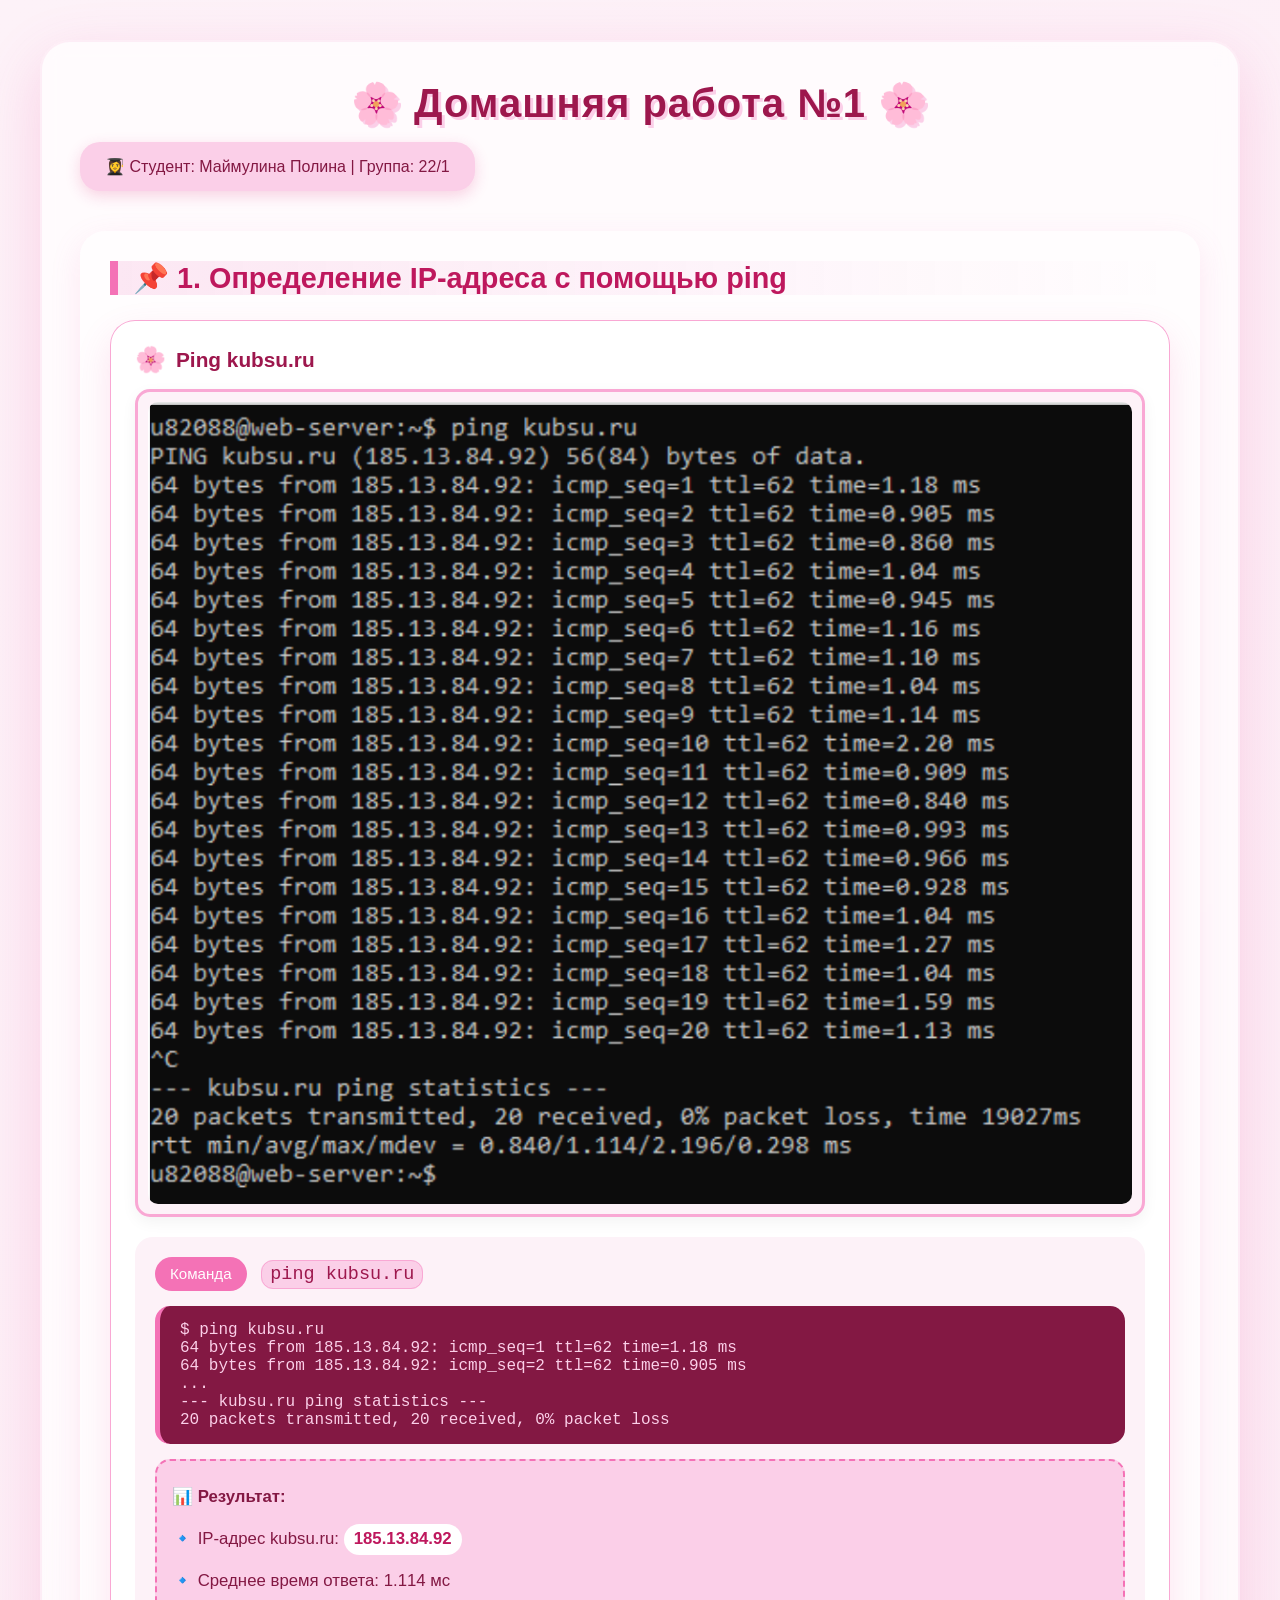
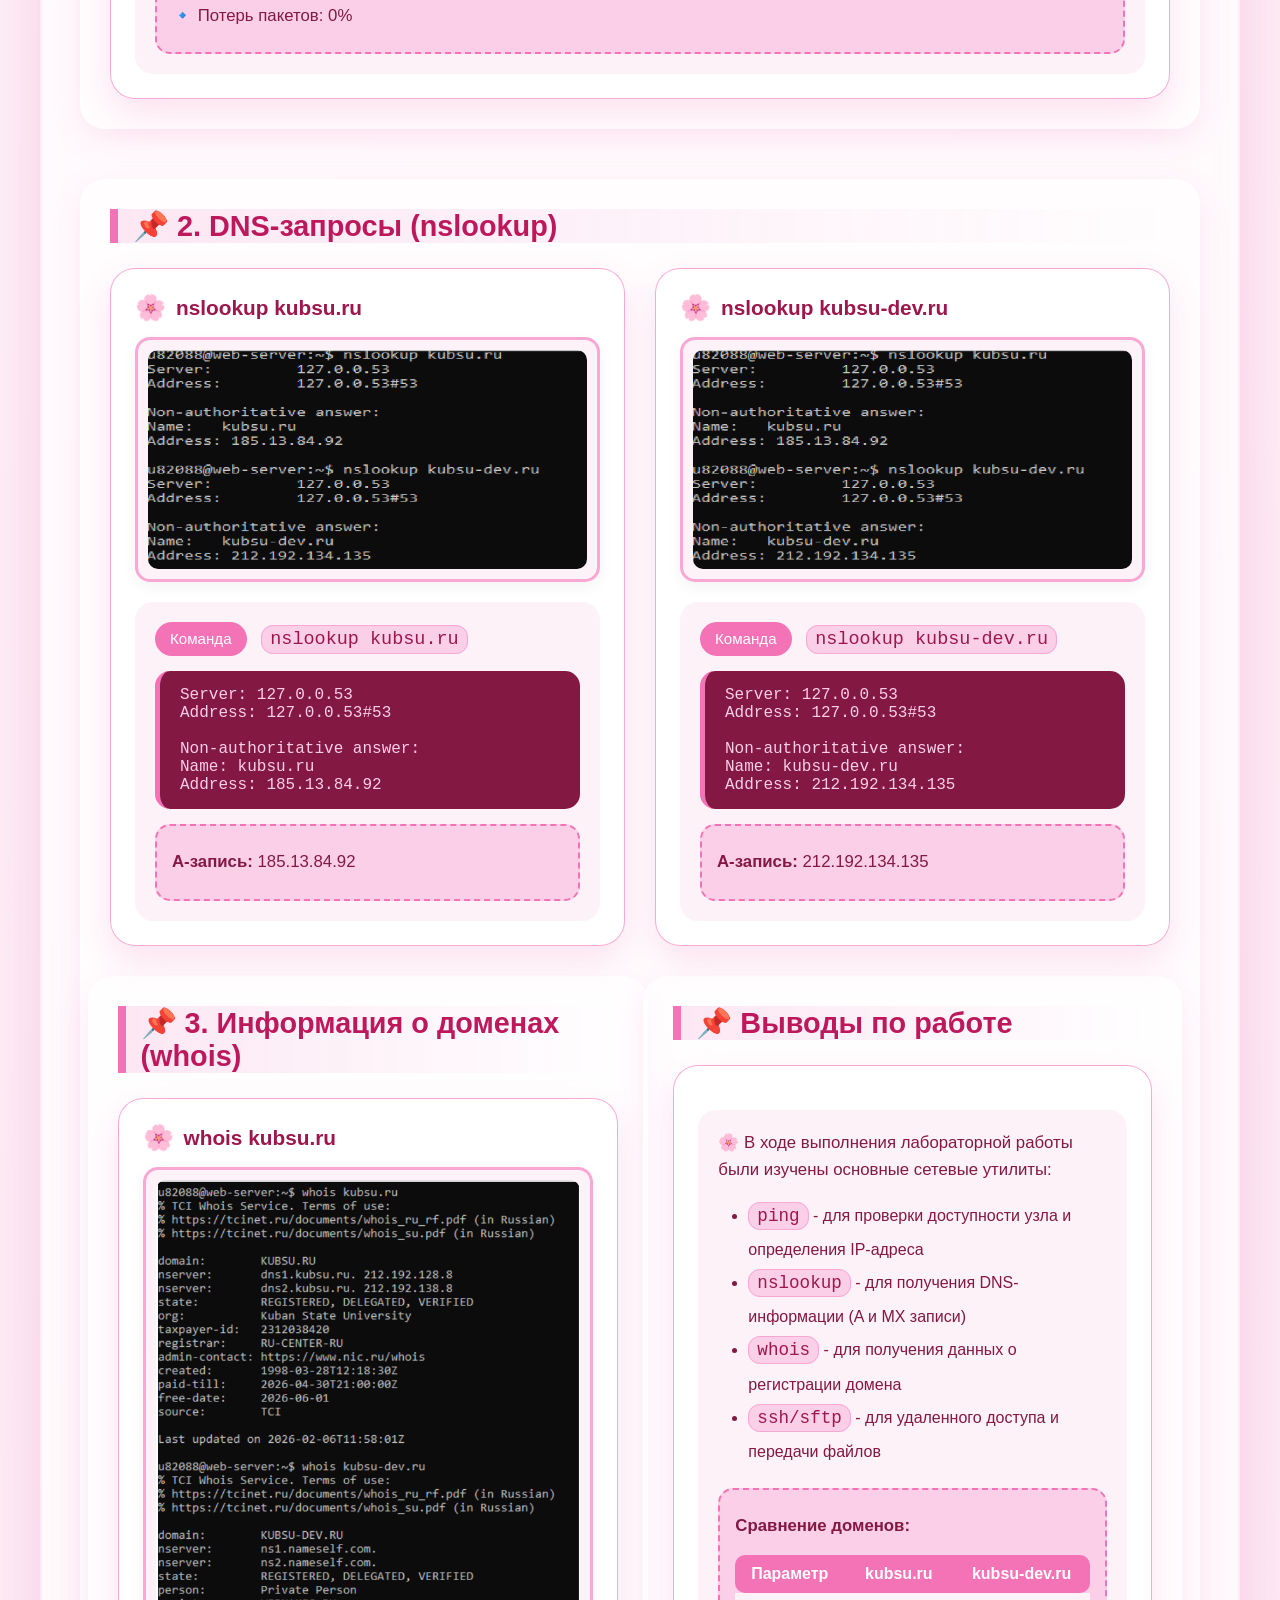
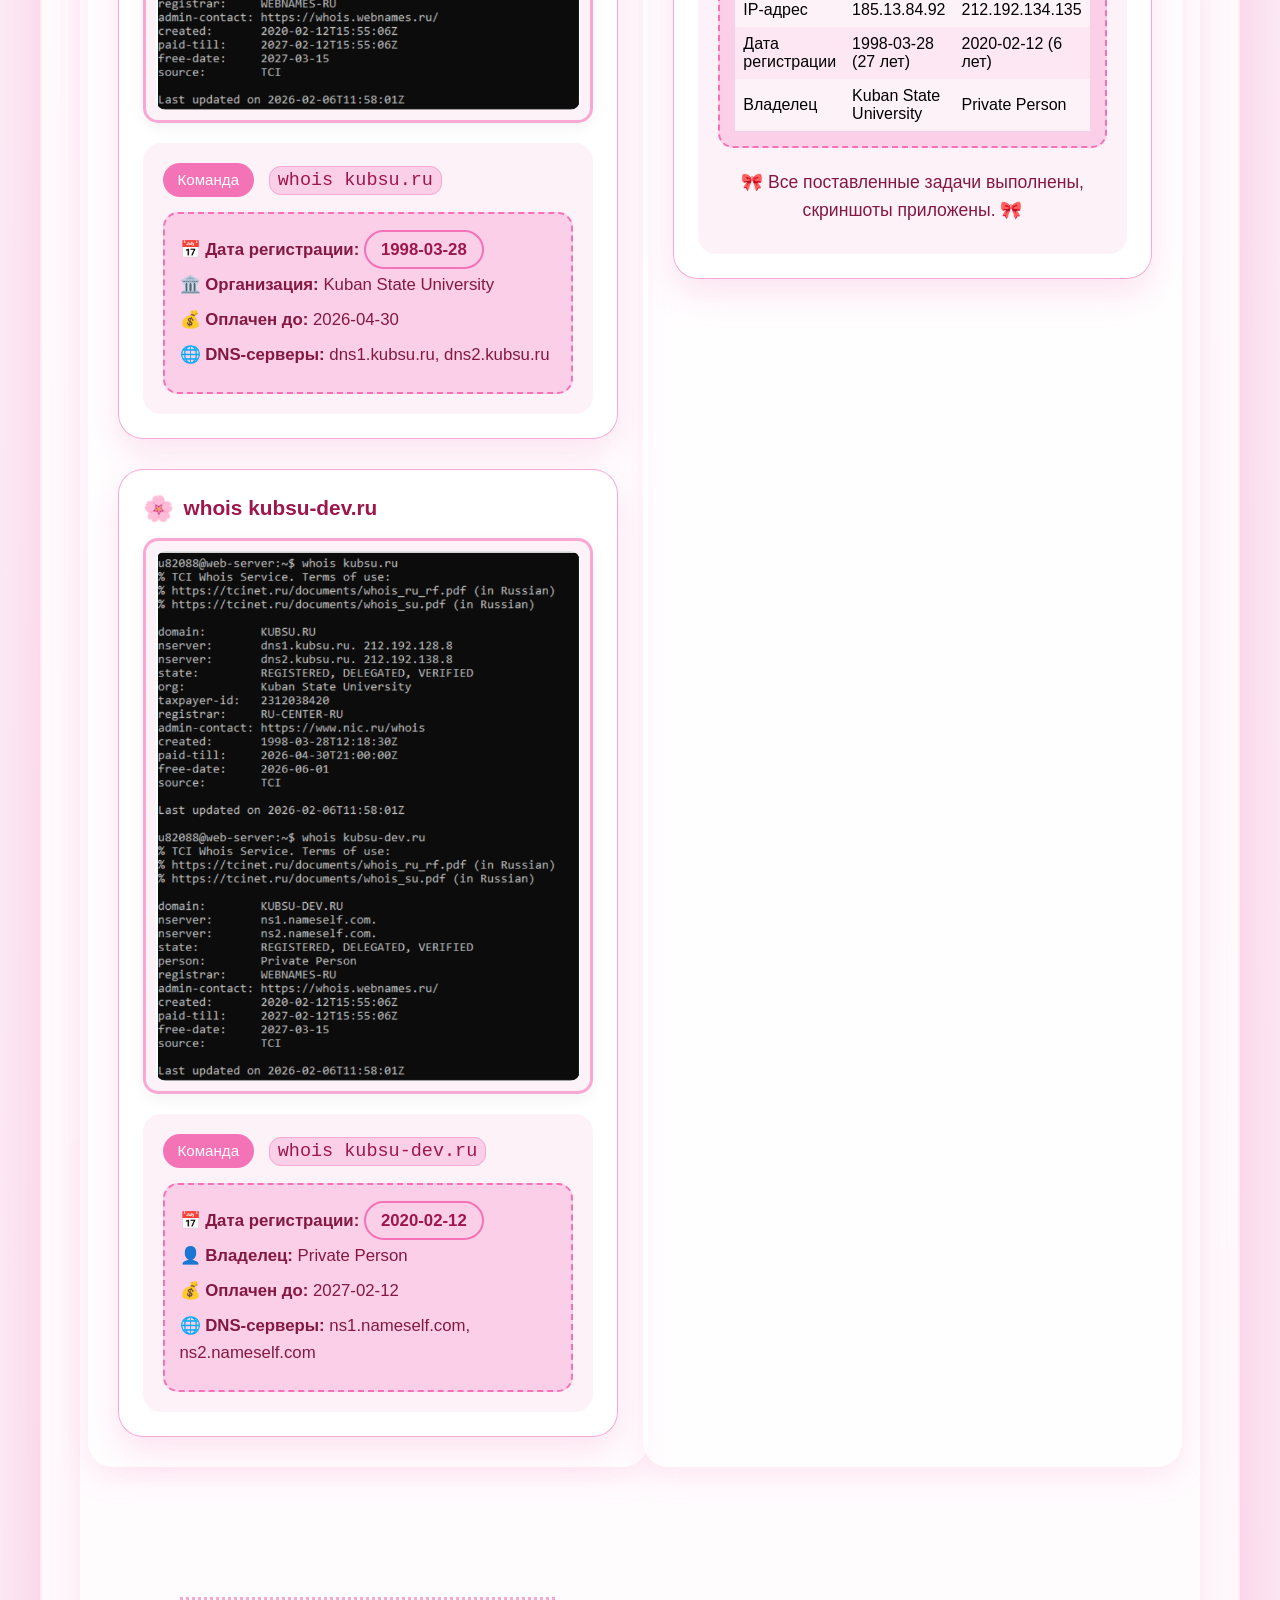
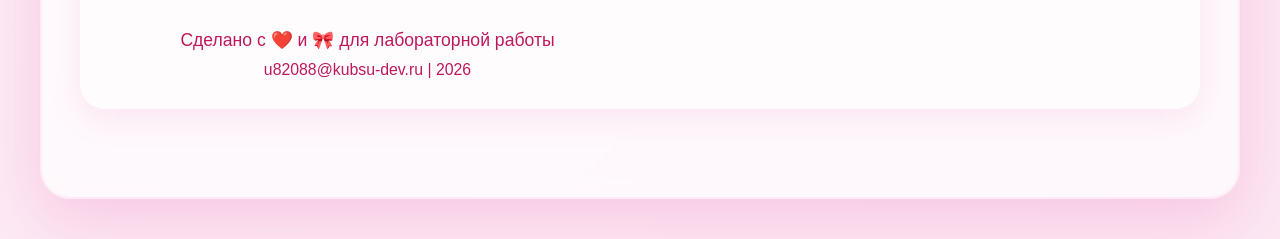
==== index.html @ ca7c670b "Add files via upload" ====
<!DOCTYPE html>
<html lang="ru">
<head>
    <meta charset="UTF-8">
    <meta name="viewport" content="width=device-width, initial-scale=1.0">
    <title>Лабораторная работа №1 - Исследование доменов</title>
    <style>
        * {
            margin: 0;
            padding: 0;
            box-sizing: border-box;
            font-family: 'Segoe UI', Tahoma, Geneva, Verdana, sans-serif;
        }
        
        body {
            background: linear-gradient(135deg, #fdf2f8 0%, #fce7f3 100%);
            min-height: 100vh;
            padding: 40px 20px;
        }
        
        .container {
            max-width: 1200px;
            margin: 0 auto;
            background-color: rgba(255, 255, 255, 0.7);
            backdrop-filter: blur(10px);
            border-radius: 30px;
            padding: 40px;
            box-shadow: 0 20px 60px rgba(236, 72, 153, 0.2),
                        0 0 0 2px rgba(244, 114, 182, 0.1) inset;
        }
        
        h1 {
            color: #9d174d;
            font-size: 2.5em;
            text-align: center;
            margin-bottom: 15px;
            text-shadow: 3px 3px 0 #fbcfe8;
            letter-spacing: 1px;
        }
        
        .subtitle {
            text-align: center;
            color: #be185d;
            font-size: 1.2em;
            margin-bottom: 50px;
            padding-bottom: 20px;
            border-bottom: 3px dashed #f9a8d4;
        }
        
        .student-info {
            background: #fbcfe8;
            border-radius: 20px;
            padding: 15px 25px;
            margin-bottom: 40px;
            display: inline-block;
            box-shadow: 0 5px 15px rgba(219, 39, 119, 0.2);
            color: #831843;
            font-weight: 500;
        }
        
        .section {
            margin-bottom: 50px;
            background: rgba(255, 255, 255, 0.5);
            border-radius: 25px;
            padding: 30px;
            box-shadow: 0 10px 30px rgba(244, 114, 182, 0.15);
            transition: transform 0.3s ease;
        }
        
        .section:hover {
            transform: translateY(-5px);
        }
        
        .section-title {
            color: #be185d;
            font-size: 1.8em;
            margin-bottom: 25px;
            padding-left: 15px;
            border-left: 8px solid #f472b6;
            background: linear-gradient(to right, #fce7f3, transparent);
        }
        
        .screenshot-grid {
            display: grid;
            grid-template-columns: repeat(auto-fit, minmax(500px, 1fr));
            gap: 30px;
            justify-items: center;
        }
        
        .screenshot-card {
            background: white;
            border-radius: 25px;
            padding: 25px;
            box-shadow: 0 15px 35px rgba(236, 72, 153, 0.15),
                        0 0 0 1px #f9a8d4 inset;
            transition: all 0.3s ease;
            width: 100%;
        }
        
        .screenshot-card:hover {
            box-shadow: 0 20px 40px rgba(236, 72, 153, 0.25),
                        0 0 0 2px #f472b6 inset;
        }
        
        .screenshot-card h3 {
            color: #9d174d;
            font-size: 1.3em;
            margin-bottom: 15px;
            display: flex;
            align-items: center;
            gap: 10px;
        }
        
        .screenshot-card h3::before {
            content: "🌸";
            font-size: 1.2em;
        }
        
        .screenshot-img {
            width: 100%;
            border-radius: 15px;
            border: 3px solid #f9a8d4;
            margin-bottom: 15px;
            background: #fdf2f8;
            padding: 10px;
            box-shadow: 0 5px 15px rgba(0,0,0,0.05);
        }
        
        .screenshot-img img {
            max-width: 100%;
            height: auto;
            border-radius: 10px;
            display: block;
        }
        
        .description {
            background: #fdf2f8;
            padding: 20px;
            border-radius: 18px;
            margin-top: 20px;
        }
        
        .description p {
            color: #831843;
            line-height: 1.6;
            margin-bottom: 10px;
            font-size: 1.05em;
        }
        
        .description code {
            background: #fbcfe8;
            padding: 3px 8px;
            border-radius: 12px;
            color: #9d174d;
            font-family: 'Courier New', monospace;
            font-size: 1.1em;
            border: 1px solid #f9a8d4;
        }
        
        .command-block {
            background: #831843;
            color: #fbcfe8;
            padding: 15px 20px;
            border-radius: 15px;
            font-family: 'Courier New', monospace;
            margin: 15px 0;
            border-left: 5px solid #f472b6;
        }
        
        .results {
            background: #fbcfe8;
            border-radius: 15px;
            padding: 15px;
            margin-top: 15px;
            border: 2px dashed #f472b6;
        }
        
        .results p {
            margin: 8px 0;
            color: #831843;
        }
        
        .highlight {
            background: #ffffff;
            color: #be185d;
            padding: 2px 10px;
            border-radius: 20px;
            font-weight: bold;
            display: inline-block;
            margin: 5px 0;
        }
        
        .footer {
            text-align: center;
            margin-top: 50px;
            padding-top: 30px;
            border-top: 3px dotted #f9a8d4;
            color: #be185d;
            font-size: 1.1em;
        }
        
        .footer heart {
            color: #f43f5e;
            font-size: 1.3em;
        }
        
        @media (max-width: 768px) {
            .container {
                padding: 20px;
            }
            
            .screenshot-grid {
                grid-template-columns: 1fr;
            }
            
            .section-title {
                font-size: 1.5em;
            }
            
            h1 {
                font-size: 2em;
            }
        }
        
        /* Розовые акценты */
        .pink-tag {
            background: #f472b6;
            color: white;
            padding: 5px 15px;
            border-radius: 30px;
            font-size: 0.9em;
            display: inline-block;
            margin-right: 10px;
        }
        
        .date-badge {
            background: #fbcfe8;
            border: 2px solid #f472b6;
            color: #9d174d;
            padding: 8px 15px;
            border-radius: 30px;
            font-weight: bold;
        }
    </style>
</head>
<body>
    <div class="container">
        <h1>🌸 Домашняя работа №1 🌸</h1>
        
        <div class="student-info">
            👩‍🎓 Студент: Маймулина Полина | Группа: 22/1 
        </div>

        <!-- Раздел 1: Ping -->
        <section class="section">
            <h2 class="section-title">📌 1. Определение IP-адреса с помощью ping</h2>
            <div class="screenshot-grid">
                <div class="screenshot-card">
                    <h3>Ping kubsu.ru</h3>
                    <div class="screenshot-img">
                        <!-- Здесь вставьте ваш скриншот -->
                        <img src="./image3.png" alt="Ping kubsu.ru">
                        <rect width=%22400%22 height=%22200%22 fill=%22%23fbcfe8%22/>
                    </div>
                    <div class="description">
                        <p><span class="pink-tag">Команда</span> <code>ping kubsu.ru</code></p>
                        <div class="command-block">
                            $ ping kubsu.ru<br>
                            64 bytes from 185.13.84.92: icmp_seq=1 ttl=62 time=1.18 ms<br>
                            64 bytes from 185.13.84.92: icmp_seq=2 ttl=62 time=0.905 ms<br>
                            ...<br>
                            --- kubsu.ru ping statistics ---<br>
                            20 packets transmitted, 20 received, 0% packet loss
                        </div>
                        <div class="results">
                            <p><strong>📊 Результат:</strong></p>
                            <p>🔹 IP-адрес kubsu.ru: <span class="highlight">185.13.84.92</span></p>
                            <p>🔹 Среднее время ответа: 1.114 мс</p>
                            <p>🔹 Потерь пакетов: 0%</p>
                        </div>
                    </div>
                </div>
            </div>
        </section>

        <!-- Раздел 2: nslookup -->
        <section class="section">
            <h2 class="section-title">📌 2. DNS-запросы (nslookup)</h2>
            <div class="screenshot-grid">
                <div class="screenshot-card">
                    <h3>nslookup kubsu.ru</h3>
                    <div class="screenshot-img">
                        <img src="./image1.png" alt="nslookup kubsu.ru">
                    </div>
                    <div class="description">
                        <p><span class="pink-tag">Команда</span> <code>nslookup kubsu.ru</code></p>
                        <div class="command-block">
                            Server: 127.0.0.53<br>
                            Address: 127.0.0.53#53<br><br>
                            Non-authoritative answer:<br>
                            Name: kubsu.ru<br>
                            Address: 185.13.84.92
                        </div>
                        <div class="results">
                            <p><strong>A-запись:</strong> 185.13.84.92</p>
                        </div>
                    </div>
                </div>
                
                <div class="screenshot-card">
                    <h3>nslookup kubsu-dev.ru</h3>
                    <div class="screenshot-img">
                        <img src="./image1.png" alt="nslookup kubsu-dev.ru">
                    </div>
                    <div class="description">
                        <p><span class="pink-tag">Команда</span> <code>nslookup kubsu-dev.ru</code></p>
                        <div class="command-block">
                            Server: 127.0.0.53<br>
                            Address: 127.0.0.53#53<br><br>
                            Non-authoritative answer:<br>
                            Name: kubsu-dev.ru<br>
                            Address: 212.192.134.135
                        </div>
                        <div class="results">
                            <p><strong>A-запись:</strong> 212.192.134.135</p>
                        </div>
                    </div>
                </div>

        <!-- Раздел 3: whois -->
        <section class="section">
            <h2 class="section-title">📌 3. Информация о доменах (whois)</h2>
            <div class="screenshot-grid">
                <div class="screenshot-card">
                    <h3>whois kubsu.ru</h3>
                    <div class="screenshot-img">
                        <img src="./image2.png" alt="whois kubsu.ru">
                    </div>
                    <div class="description">
                        <p><span class="pink-tag">Команда</span> <code>whois kubsu.ru</code></p>
                        <div class="results">
                            <p><strong>📅 Дата регистрации:</strong> <span class="date-badge">1998-03-28</span></p>
                            <p><strong>🏛️ Организация:</strong> Kuban State University</p>
                            <p><strong>💰 Оплачен до:</strong> 2026-04-30</p>
                            <p><strong>🌐 DNS-серверы:</strong> dns1.kubsu.ru, dns2.kubsu.ru</p>
                        </div>
                    </div>
                </div>

                <div class="screenshot-card">
                    <h3>whois kubsu-dev.ru</h3>
                    <div class="screenshot-img">
                        <img src="./image2.png" alt="whois kubsu-dev.ru">
                    </div>
                    <div class="description">
                        <p><span class="pink-tag">Команда</span> <code>whois kubsu-dev.ru</code></p>
                        <div class="results">
                            <p><strong>📅 Дата регистрации:</strong> <span class="date-badge">2020-02-12</span></p>
                            <p><strong>👤 Владелец:</strong> Private Person</p>
                            <p><strong>💰 Оплачен до:</strong> 2027-02-12</p>
                            <p><strong>🌐 DNS-серверы:</strong> ns1.nameself.com, ns2.nameself.com</p>
                        </div>
                    </div>
                </div>
            </div>
        </section>

        <!-- Раздел 5: Выводы -->
        <section class="section">
            <h2 class="section-title">📌 Выводы по работе</h2>
            <div class="screenshot-card">
                <div class="description">
                    <p>🌸 В ходе выполнения лабораторной работы были изучены основные сетевые утилиты:</p>
                    <ul style="margin-left: 30px; margin-top: 15px; color: #831843; line-height: 2;">
                        <li><code>ping</code> - для проверки доступности узла и определения IP-адреса</li>
                        <li><code>nslookup</code> - для получения DNS-информации (A и MX записи)</li>
                        <li><code>whois</code> - для получения данных о регистрации домена</li>
                        <li><code>ssh/sftp</code> - для удаленного доступа и передачи файлов</li>
                    </ul>
                    
                    <div class="results" style="margin-top: 20px;">
                        <p><strong>Сравнение доменов:</strong></p>
                        <table style="width: 100%; border-collapse: collapse; margin-top: 15px;">
                            <tr style="background: #f472b6; color: white;">
                                <th style="padding: 10px; border-radius: 10px 0 0 10px;">Параметр</th>
                                <th style="padding: 10px;">kubsu.ru</th>
                                <th style="padding: 10px; border-radius: 0 10px 10px 0;">kubsu-dev.ru</th>
                            </tr>
                            <tr style="background: #fdf2f8;">
                                <td style="padding: 8px;">IP-адрес</td>
                                <td style="padding: 8px;">185.13.84.92</td>
                                <td style="padding: 8px;">212.192.134.135</td>
                            </tr>
                            <tr style="background: #fce7f3;">
                                <td style="padding: 8px;">Дата регистрации</td>
                                <td style="padding: 8px;">1998-03-28 (27 лет)</td>
                                <td style="padding: 8px;">2020-02-12 (6 лет)</td>
                            </tr>
                            <tr style="background: #fdf2f8;">
                                <td style="padding: 8px;">Владелец</td>
                                <td style="padding: 8px;">Kuban State University</td>
                                <td style="padding: 8px;">Private Person</td>
                            </tr>
                        </table>
                    </div>
                    
                    <p style="margin-top: 20px; font-size: 1.1em; text-align: center;">
                        🎀 Все поставленные задачи выполнены, скриншоты приложены. 🎀
                    </p>
                </div>
            </div>
        </section>

        <div class="footer">
            <p>Сделано с <span class="heart">❤️</span> и 🎀 для лабораторной работы</p>
            <p style="font-size: 0.9em; margin-top: 10px;">u82088@kubsu-dev.ru | 2026</p>
        </div>
    </div>
</body>
</html>
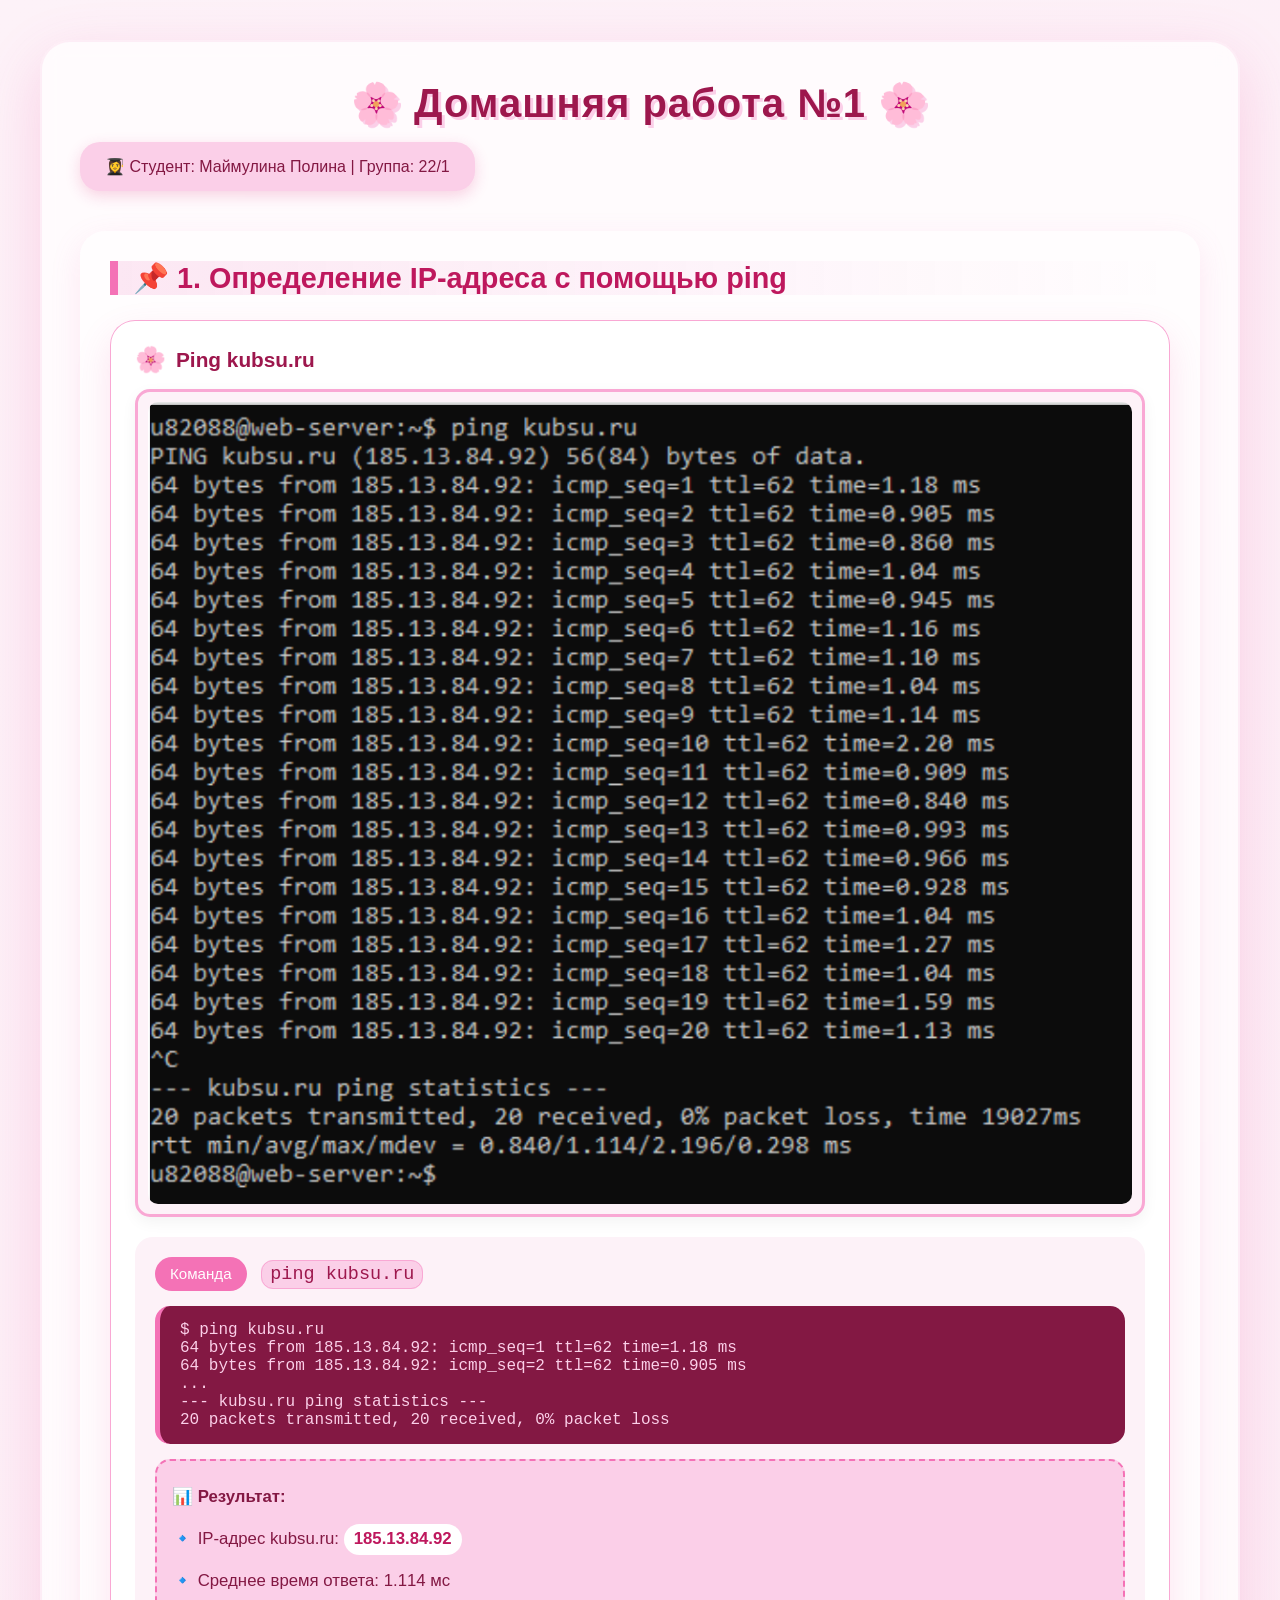
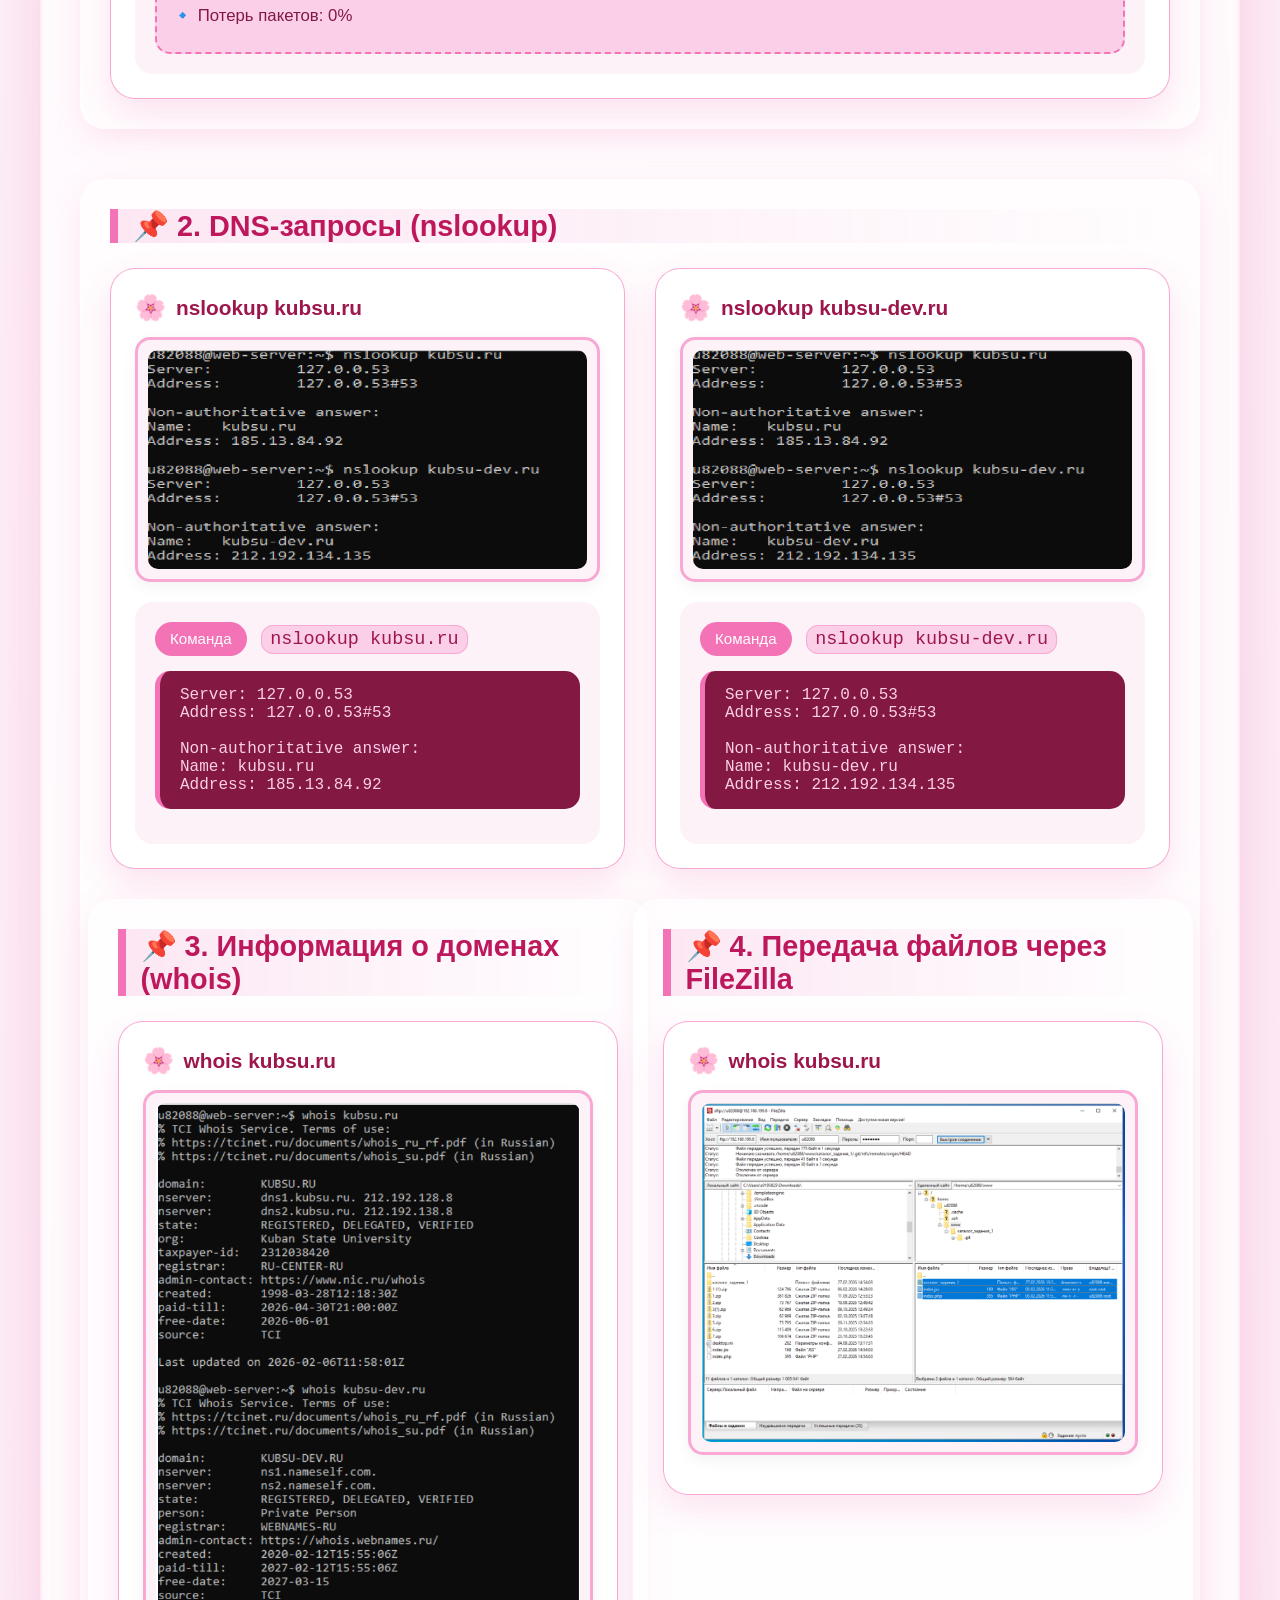
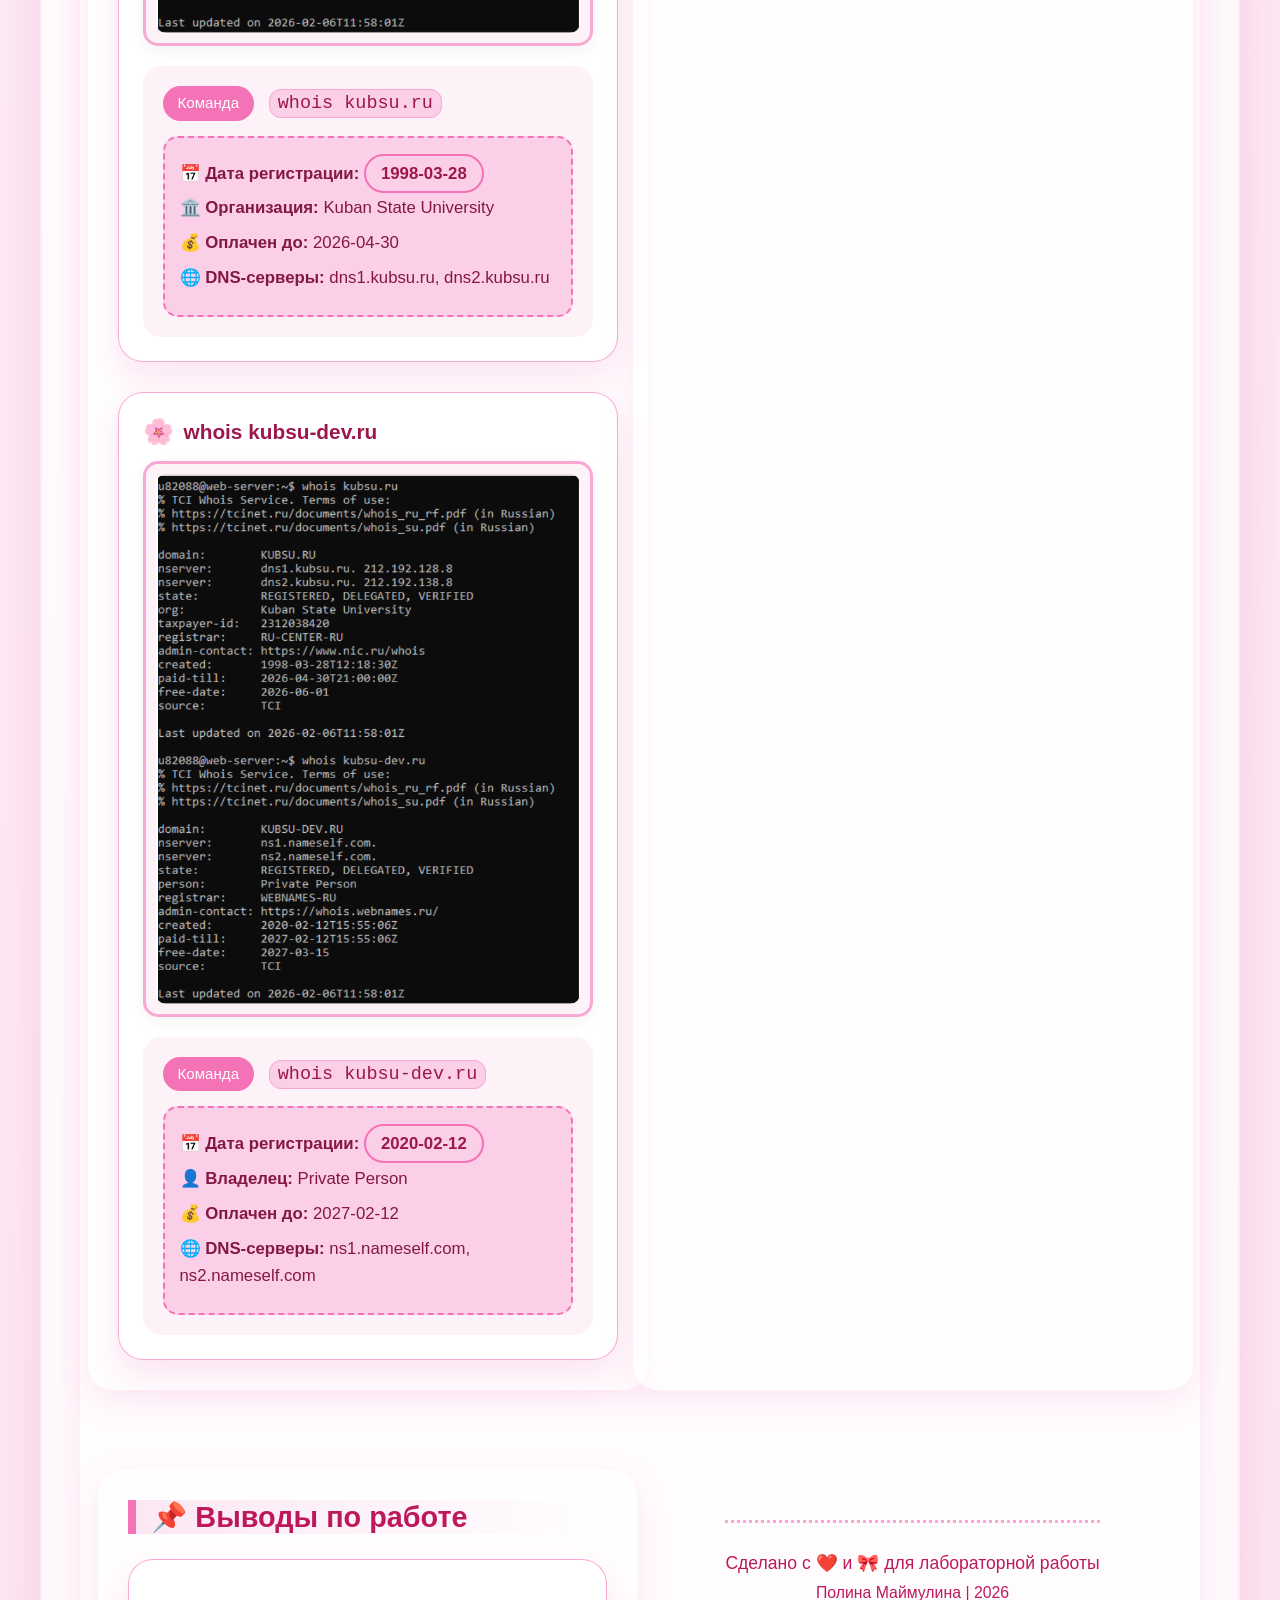
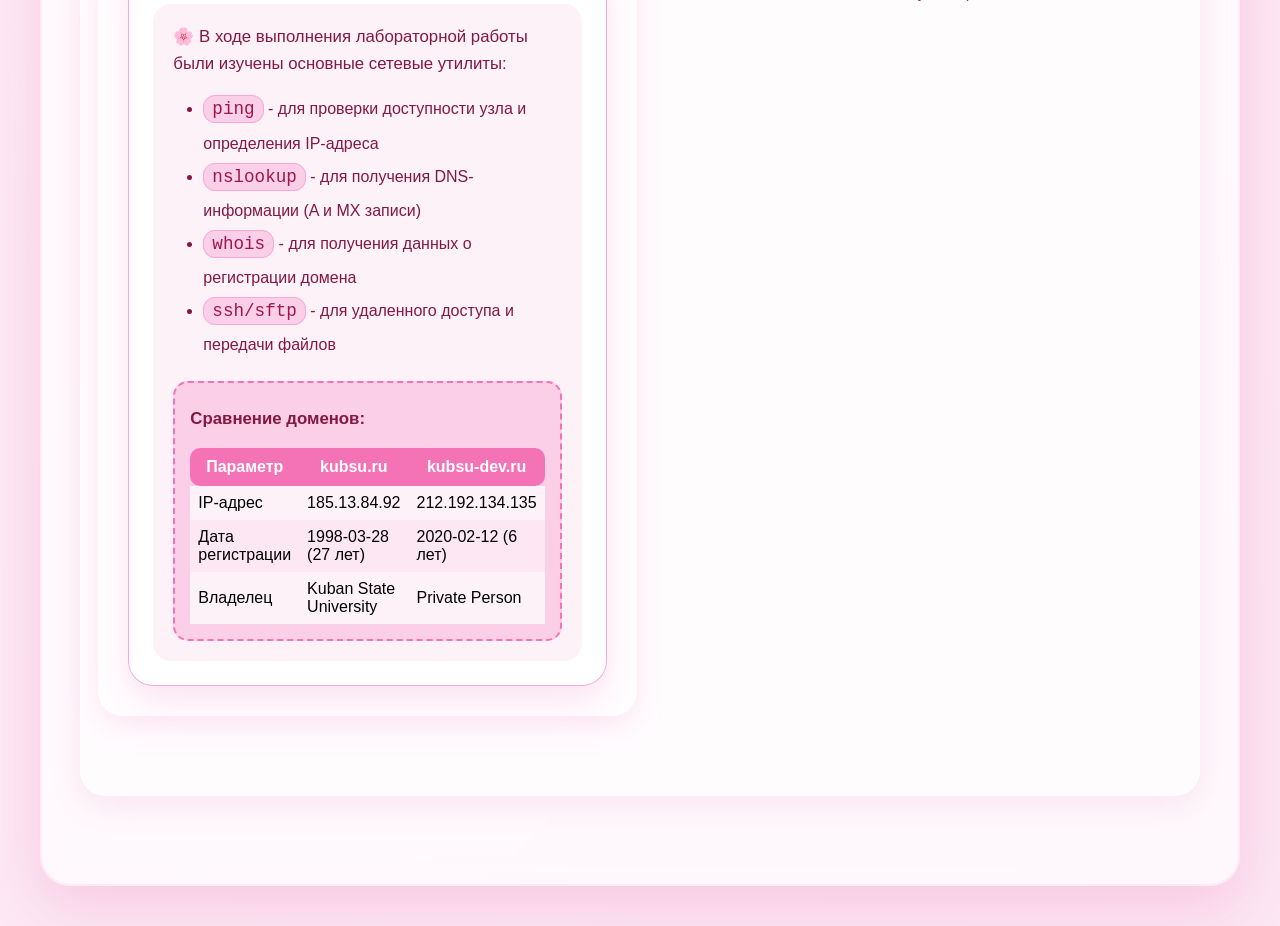
==== commit 7afa570c: "Update index.html" ====
--- a/index.html
+++ b/index.html
@@ -301,9 +301,7 @@
                             Name: kubsu.ru<br>
                             Address: 185.13.84.92
                         </div>
-                        <div class="results">
-                            <p><strong>A-запись:</strong> 185.13.84.92</p>
-                        </div>
+                        
                     </div>
                 </div>
                 
@@ -321,9 +319,7 @@
                             Name: kubsu-dev.ru<br>
                             Address: 212.192.134.135
                         </div>
-                        <div class="results">
-                            <p><strong>A-запись:</strong> 212.192.134.135</p>
-                        </div>
+                        
                     </div>
                 </div>
 
@@ -364,6 +360,21 @@
                 </div>
             </div>
         </section>
+
+
+        <section class="section">
+            <h2 class="section-title">📌 4. Передача файлов через FileZilla</h2>
+            <div class="screenshot-grid">
+                <div class="screenshot-card">
+                    <h3>whois kubsu.ru</h3>
+                    <div class="screenshot-img">
+                        <img src="./image5.png" alt="whois kubsu.ru">
+                    </div>
+                    
+                </div>
+            </div>
+        </section>
+
 
         <!-- Раздел 5: Выводы -->
         <section class="section">
@@ -404,17 +415,14 @@
                         </table>
                     </div>
                     
-                    <p style="margin-top: 20px; font-size: 1.1em; text-align: center;">
-                        🎀 Все поставленные задачи выполнены, скриншоты приложены. 🎀
-                    </p>
                 </div>
             </div>
         </section>
 
         <div class="footer">
             <p>Сделано с <span class="heart">❤️</span> и 🎀 для лабораторной работы</p>
-            <p style="font-size: 0.9em; margin-top: 10px;">u82088@kubsu-dev.ru | 2026</p>
+            <p style="font-size: 0.9em; margin-top: 10px;">Полина Маймулина | 2026</p>
         </div>
     </div>
 </body>
-</html>+</html>
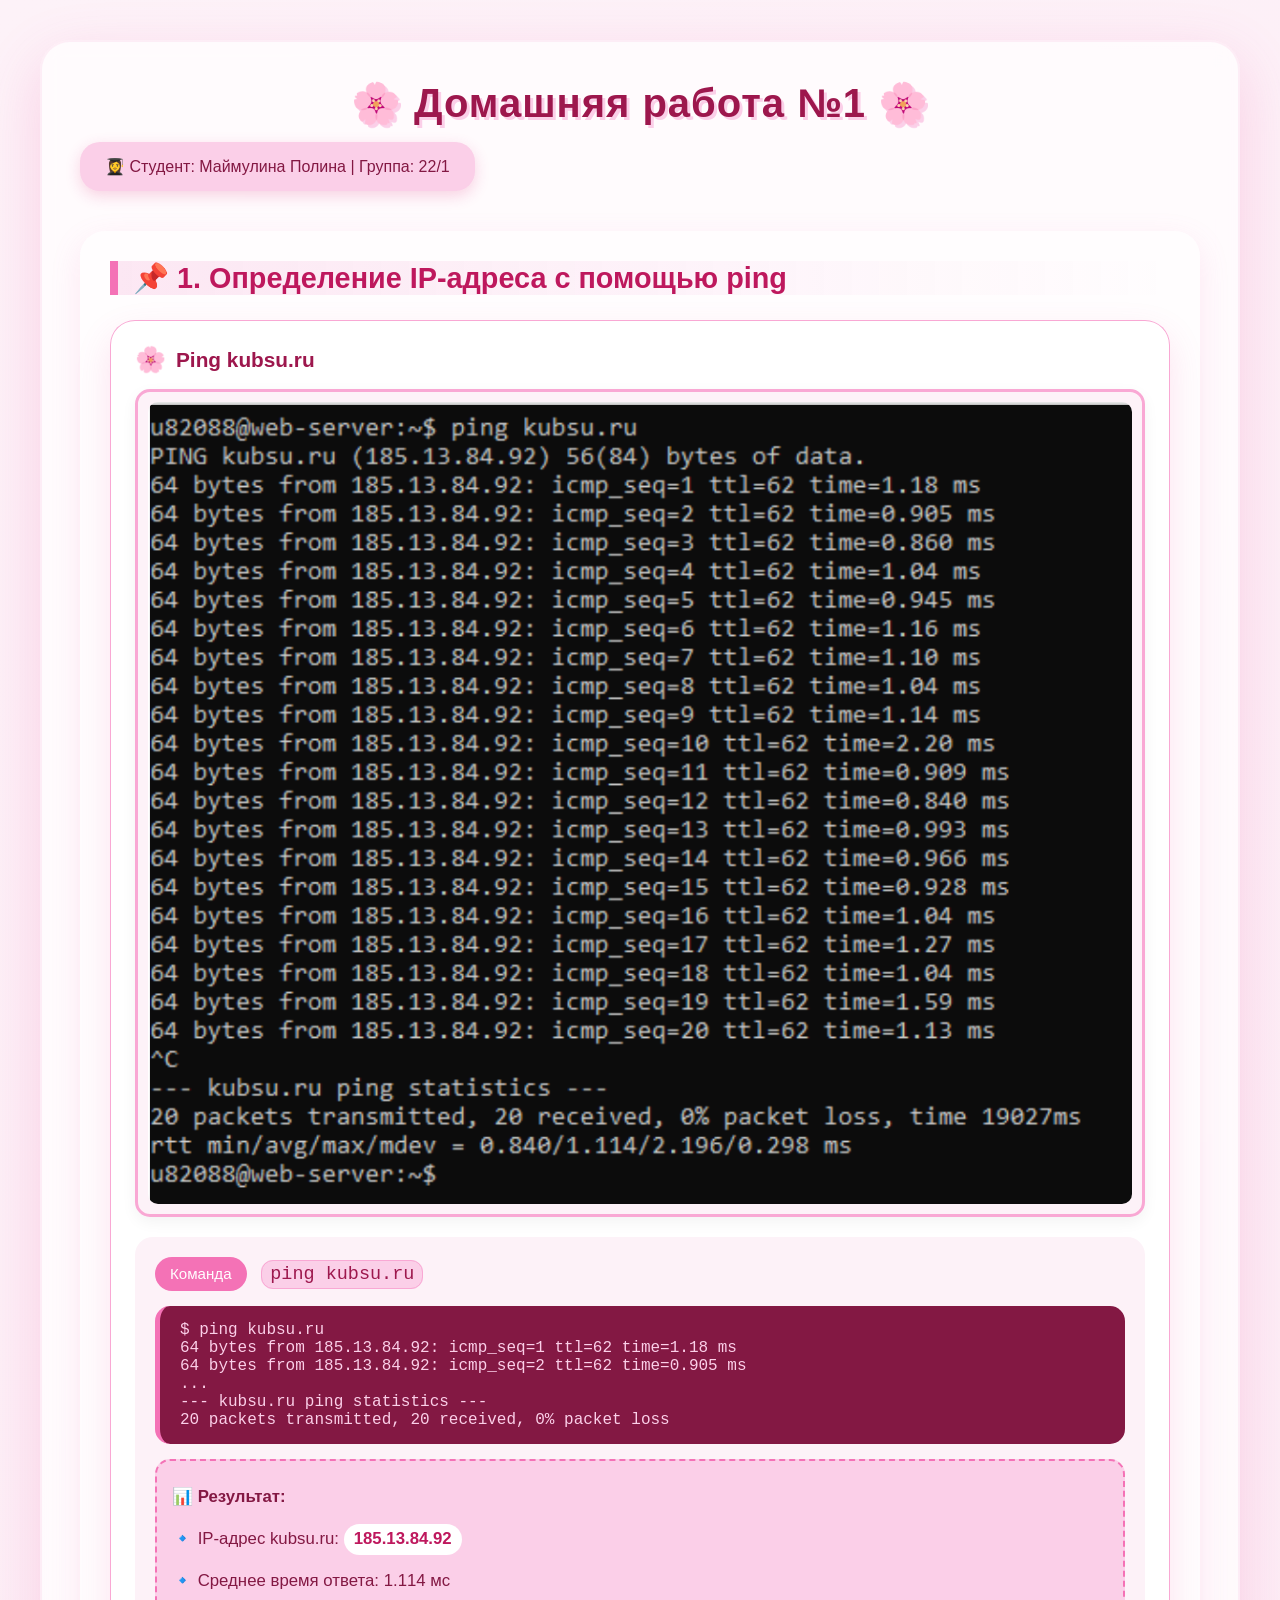
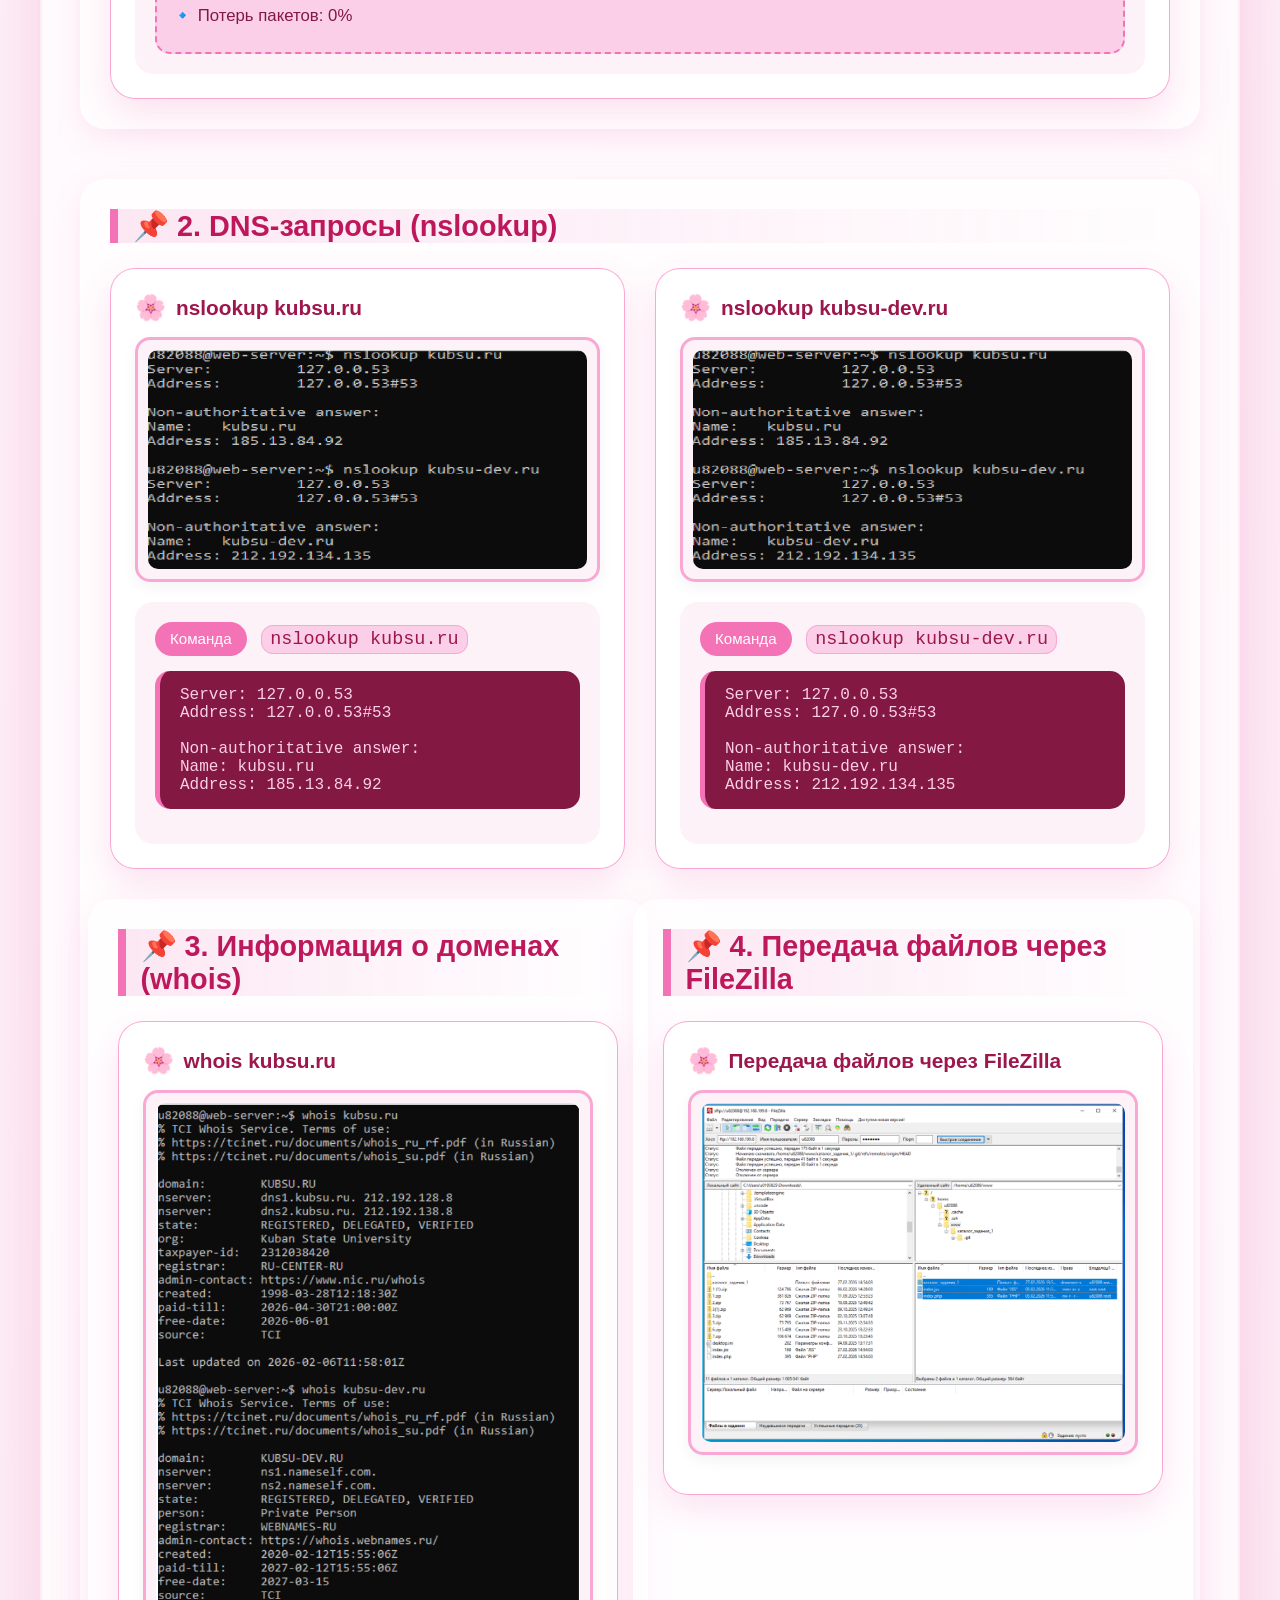
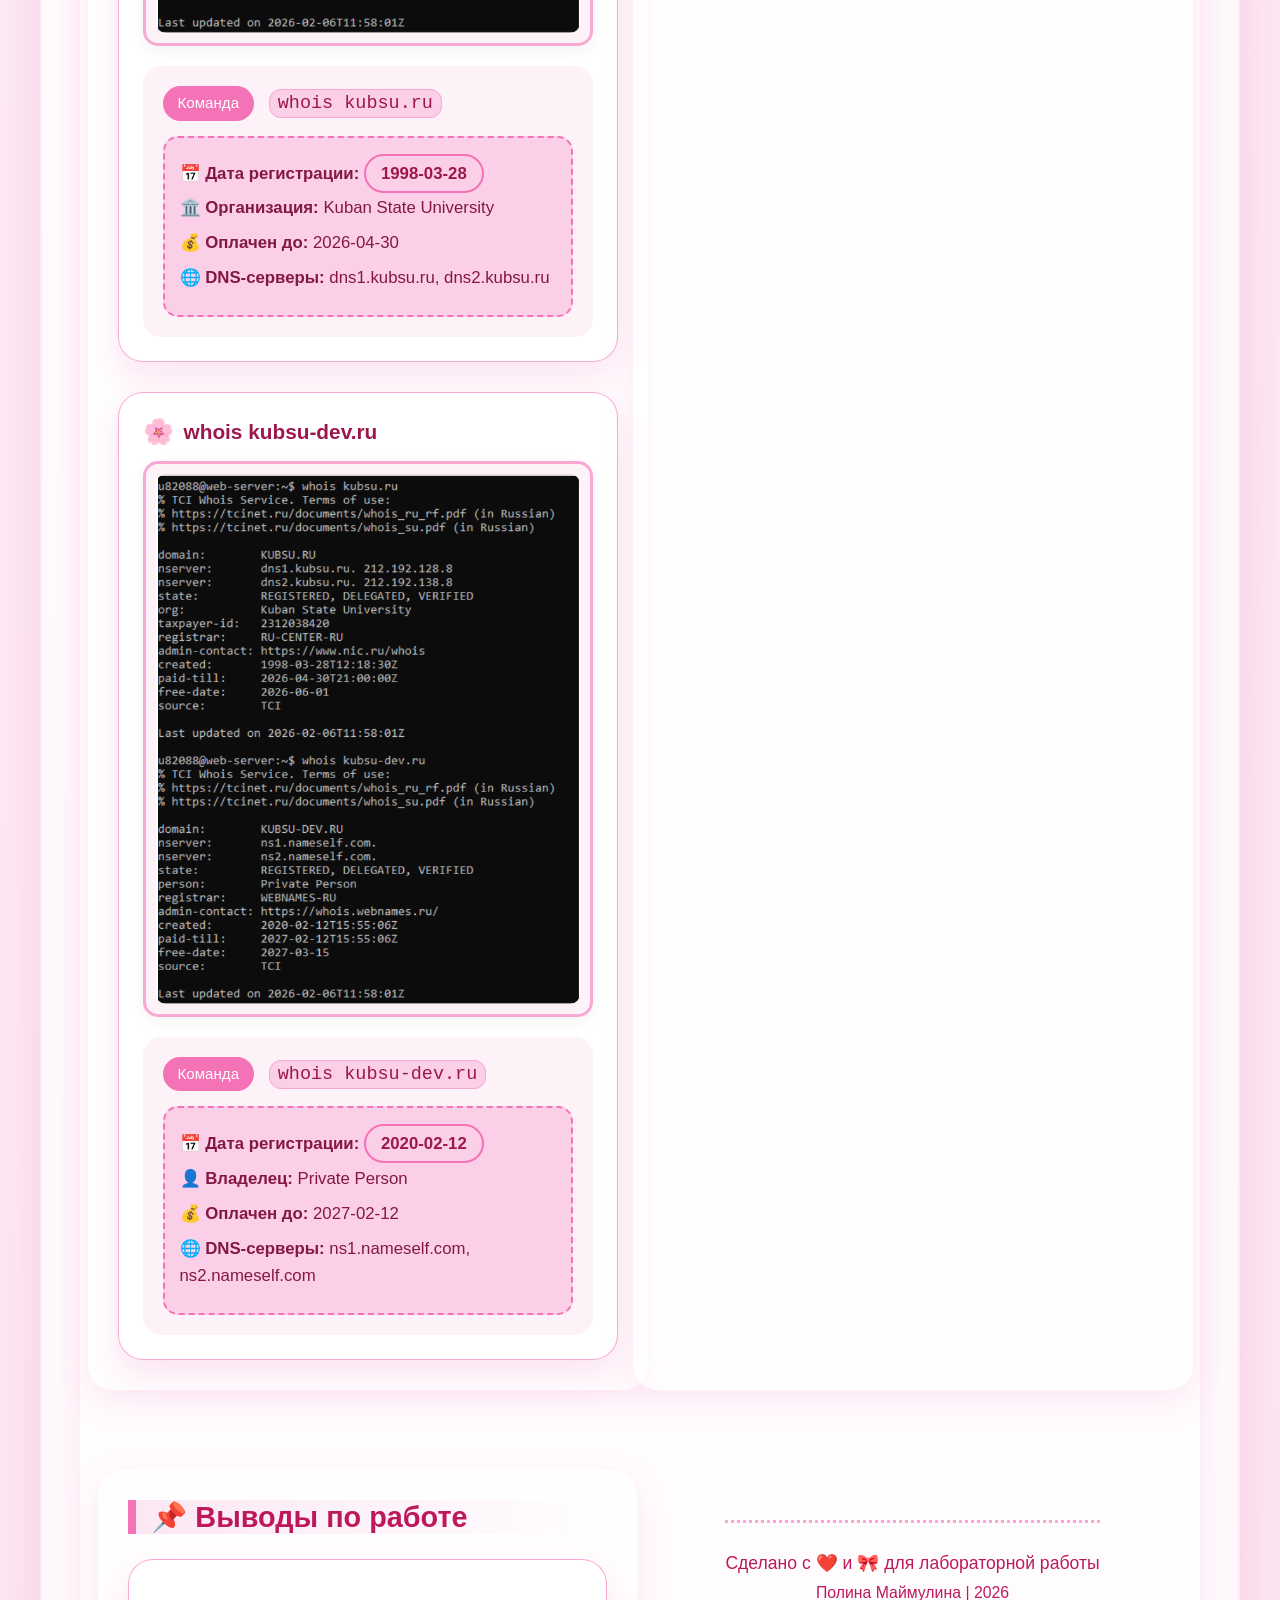
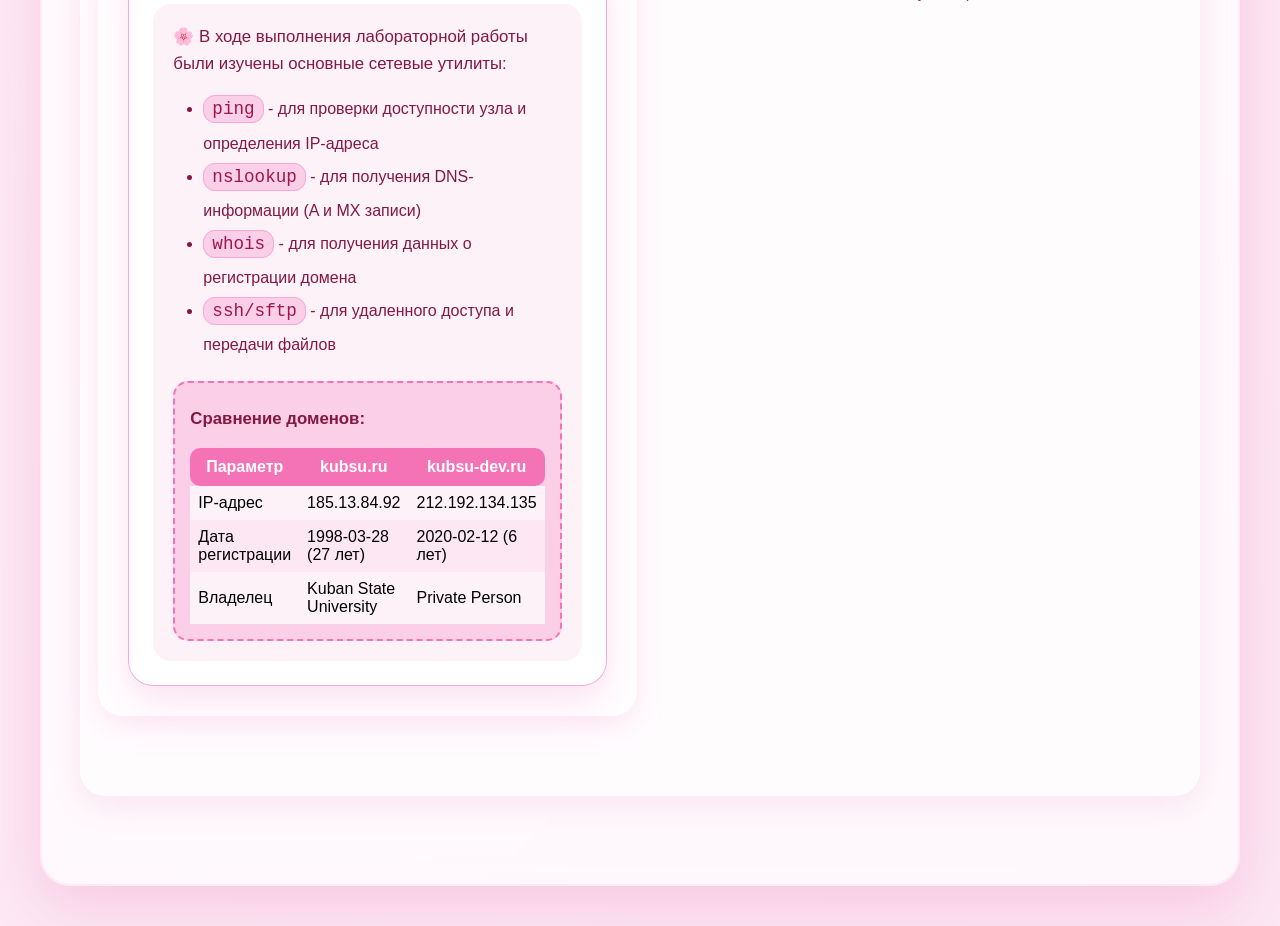
==== commit 9dc1f8a9: "Update index.html" ====
--- a/index.html
+++ b/index.html
@@ -366,7 +366,7 @@
             <h2 class="section-title">📌 4. Передача файлов через FileZilla</h2>
             <div class="screenshot-grid">
                 <div class="screenshot-card">
-                    <h3>whois kubsu.ru</h3>
+                    <h3>Передача файлов через FileZilla</h3>
                     <div class="screenshot-img">
                         <img src="./image5.png" alt="whois kubsu.ru">
                     </div>
@@ -426,3 +426,4 @@
     </div>
 </body>
 </html>
+
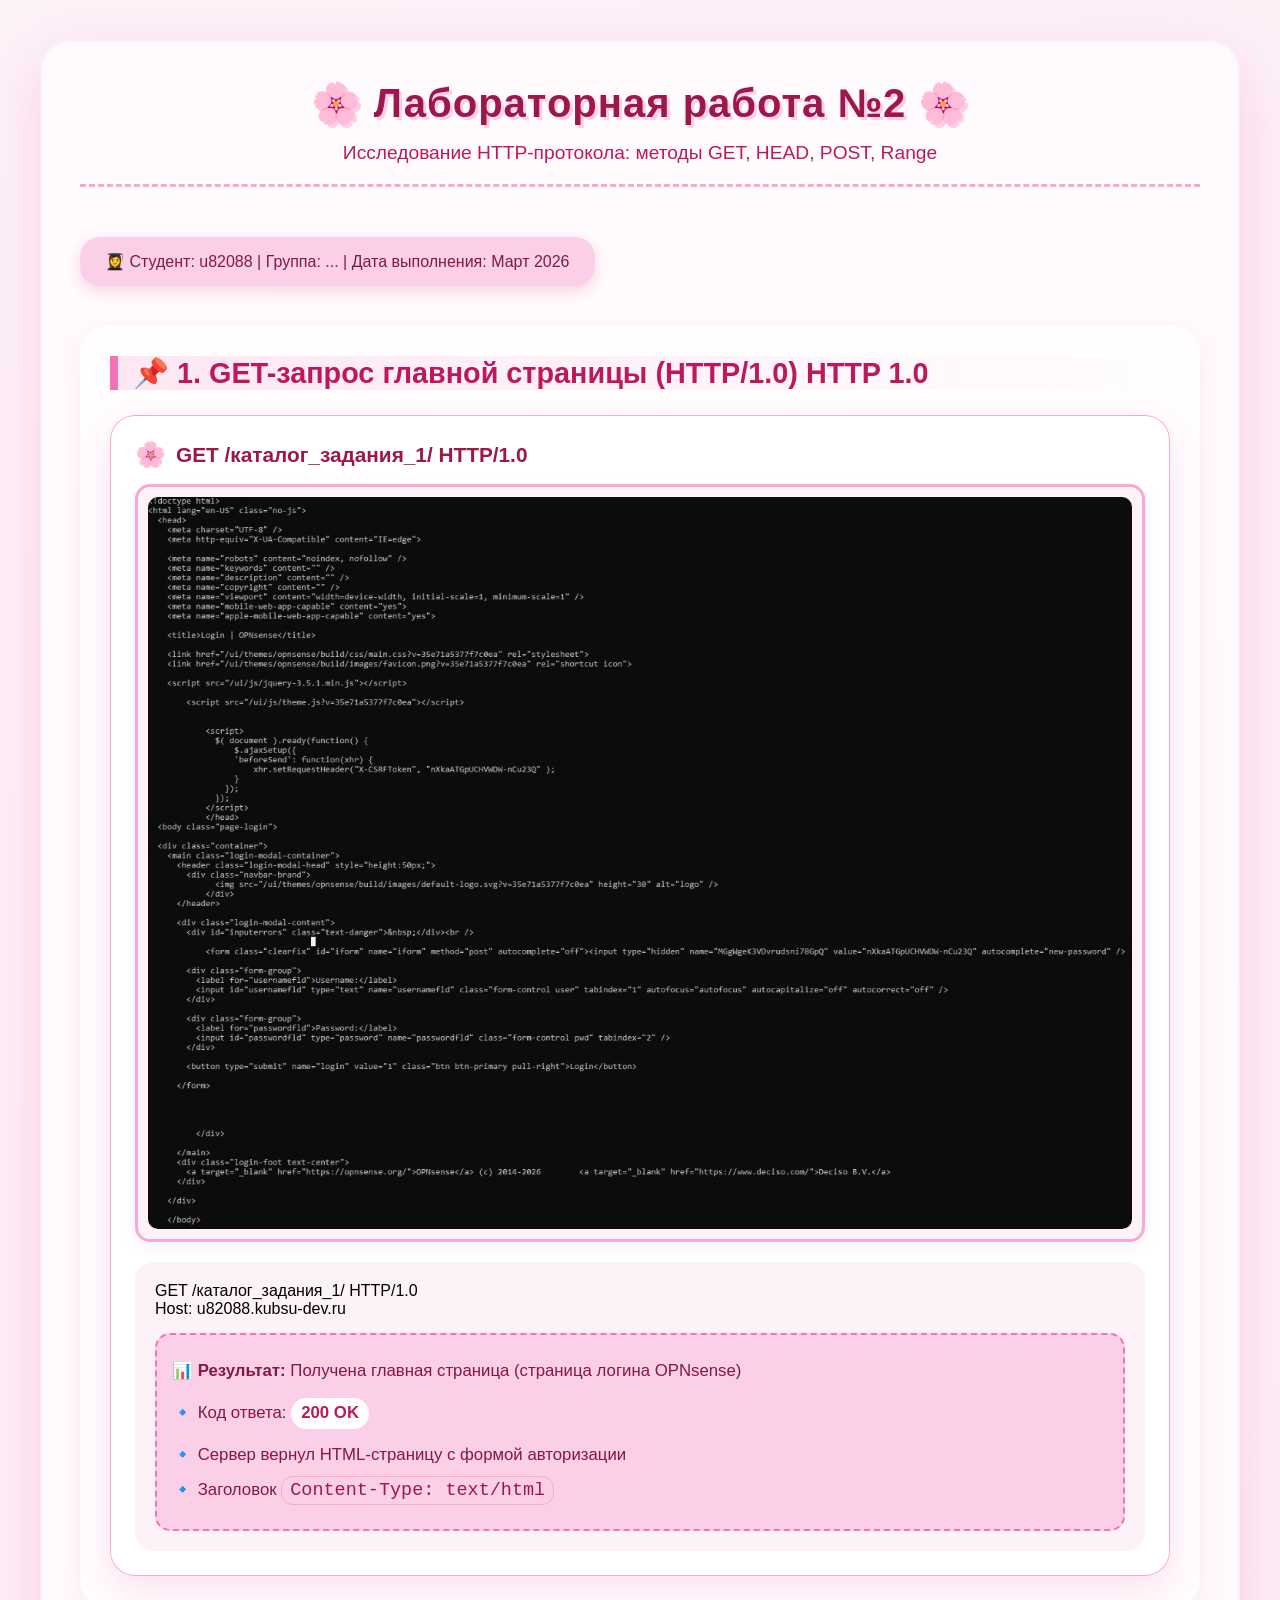
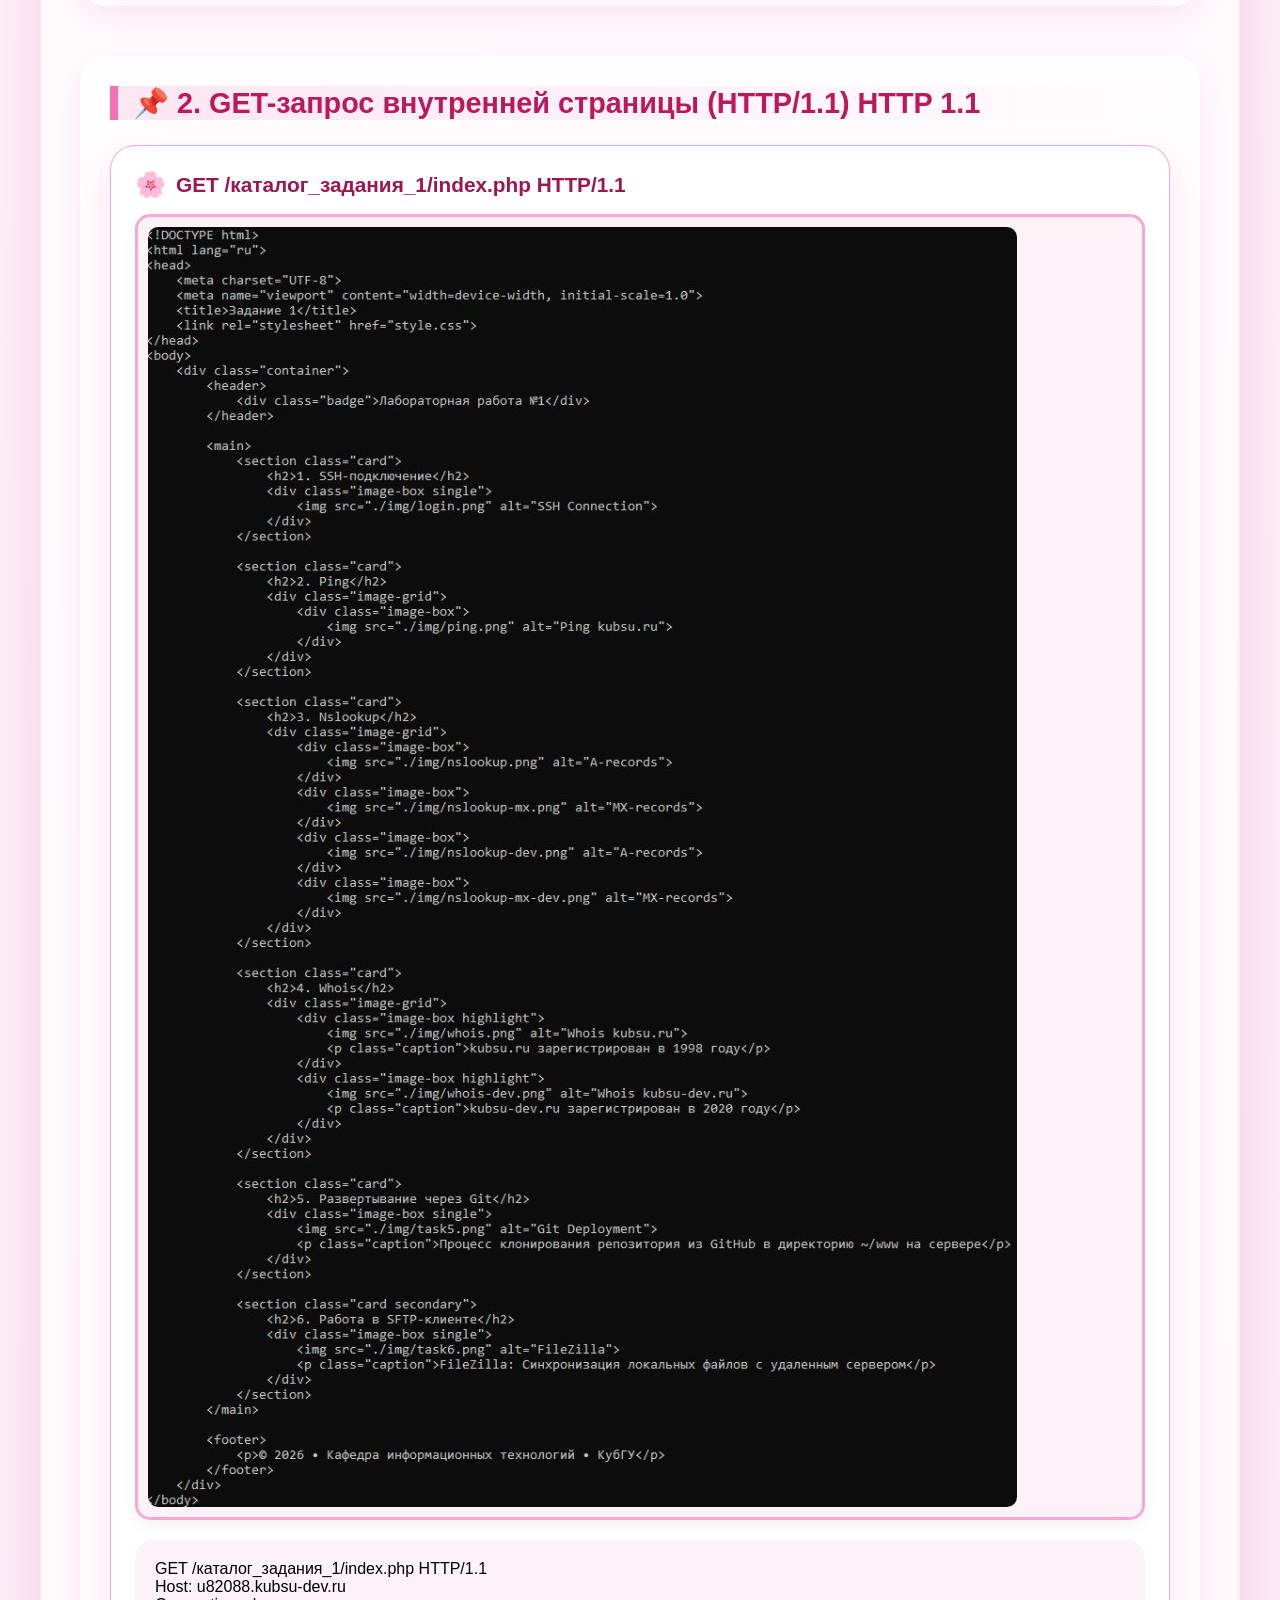
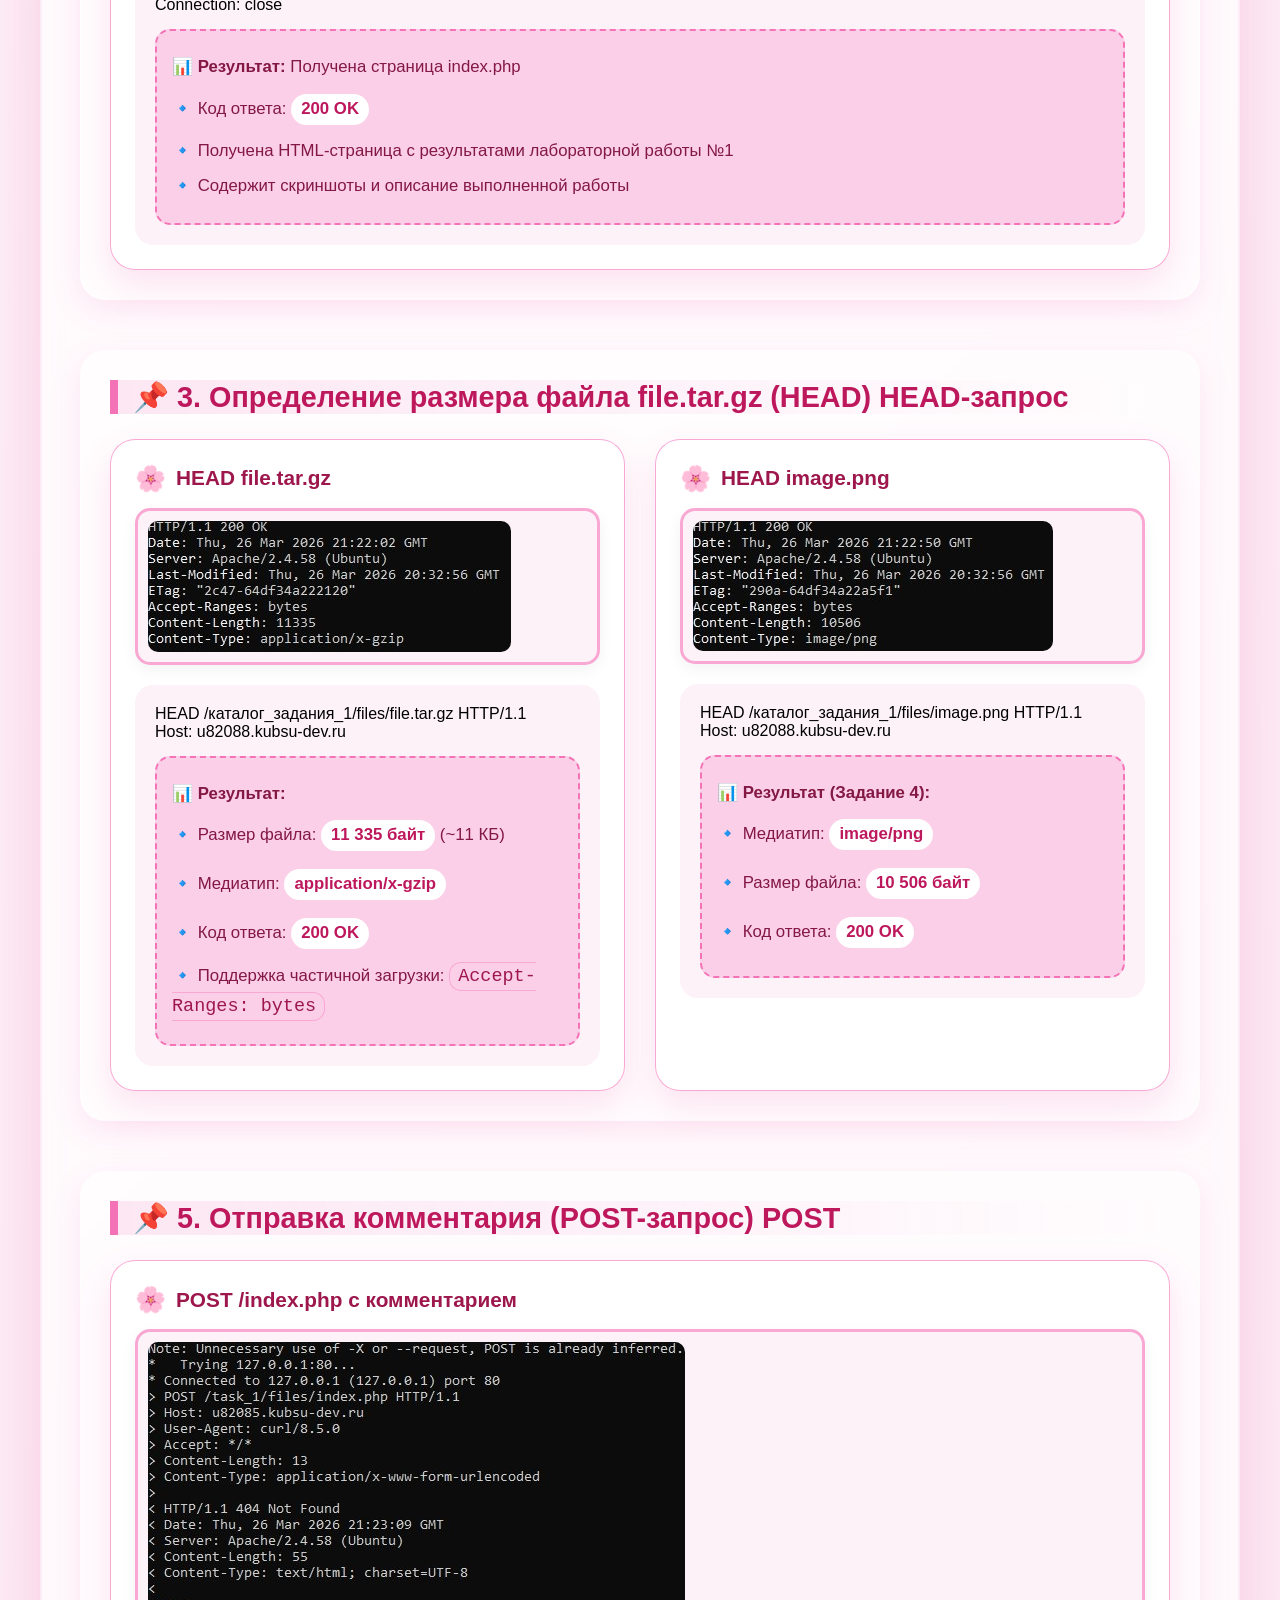
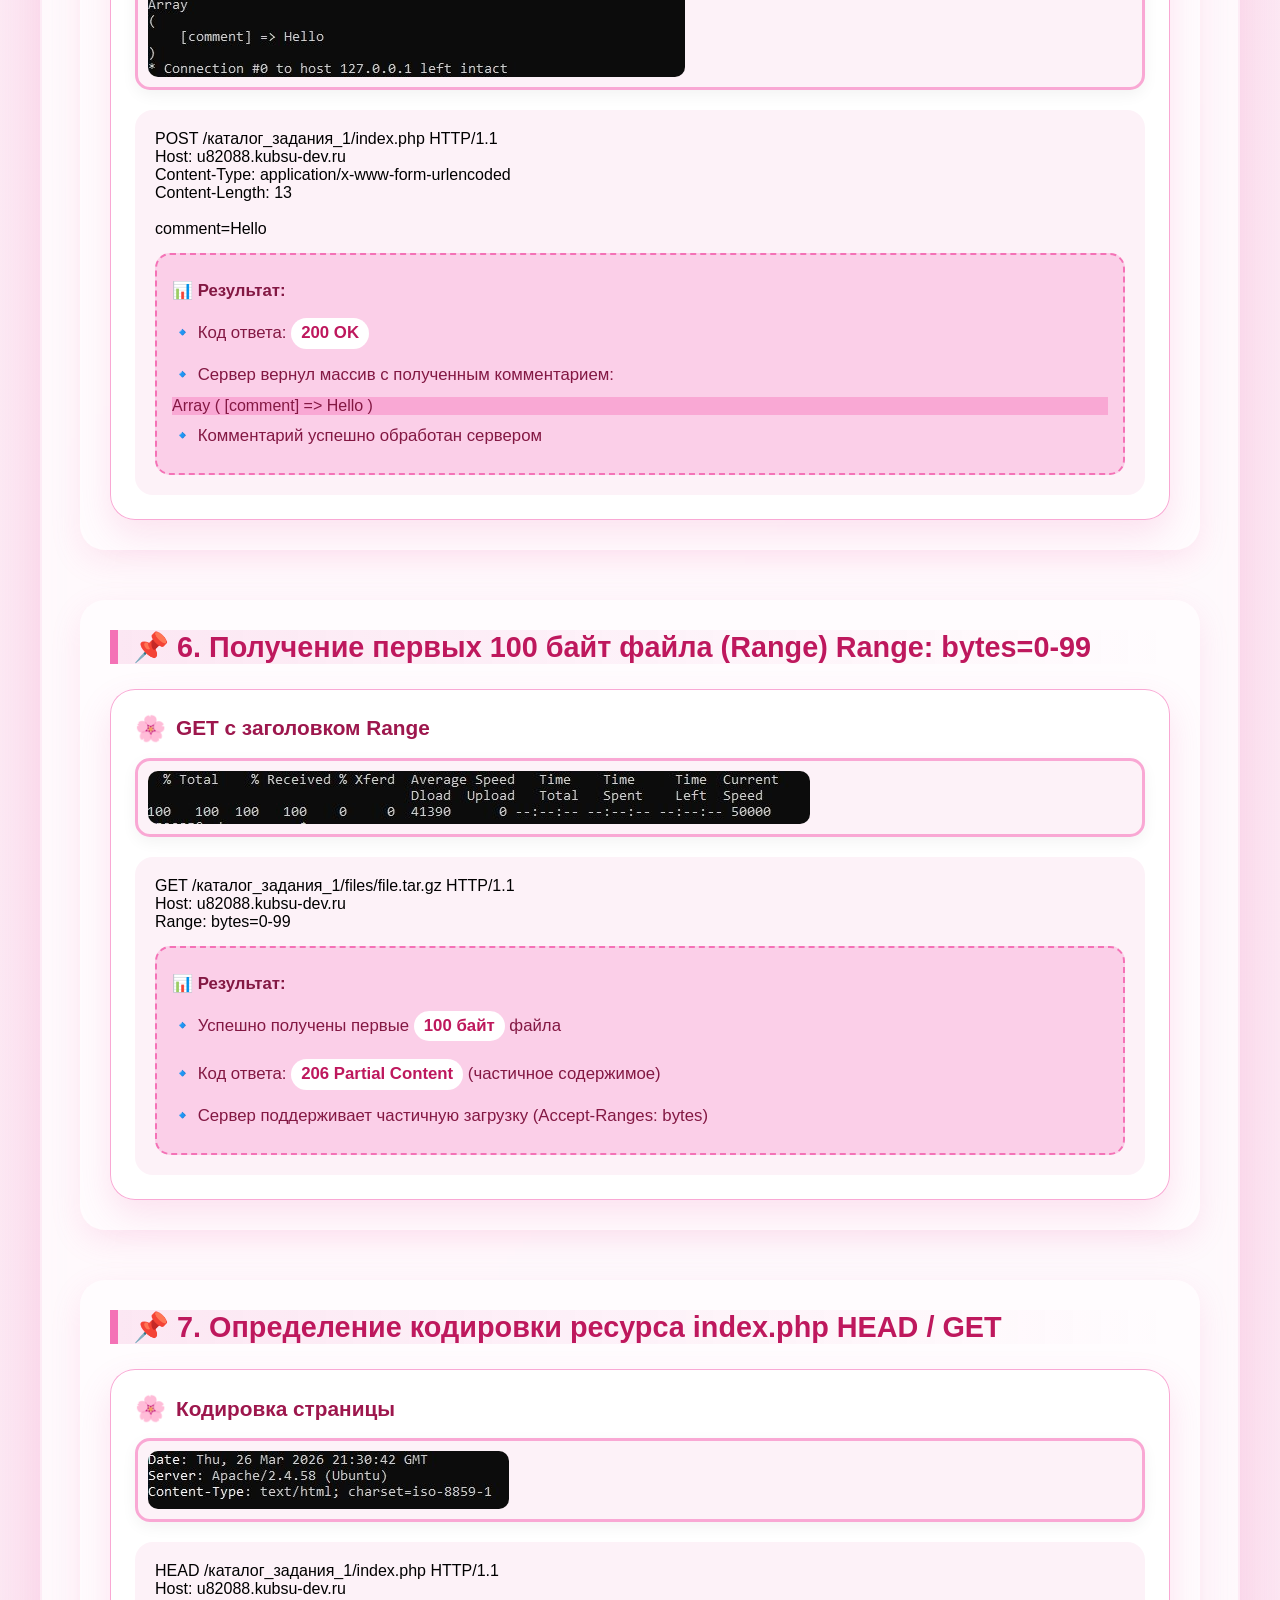
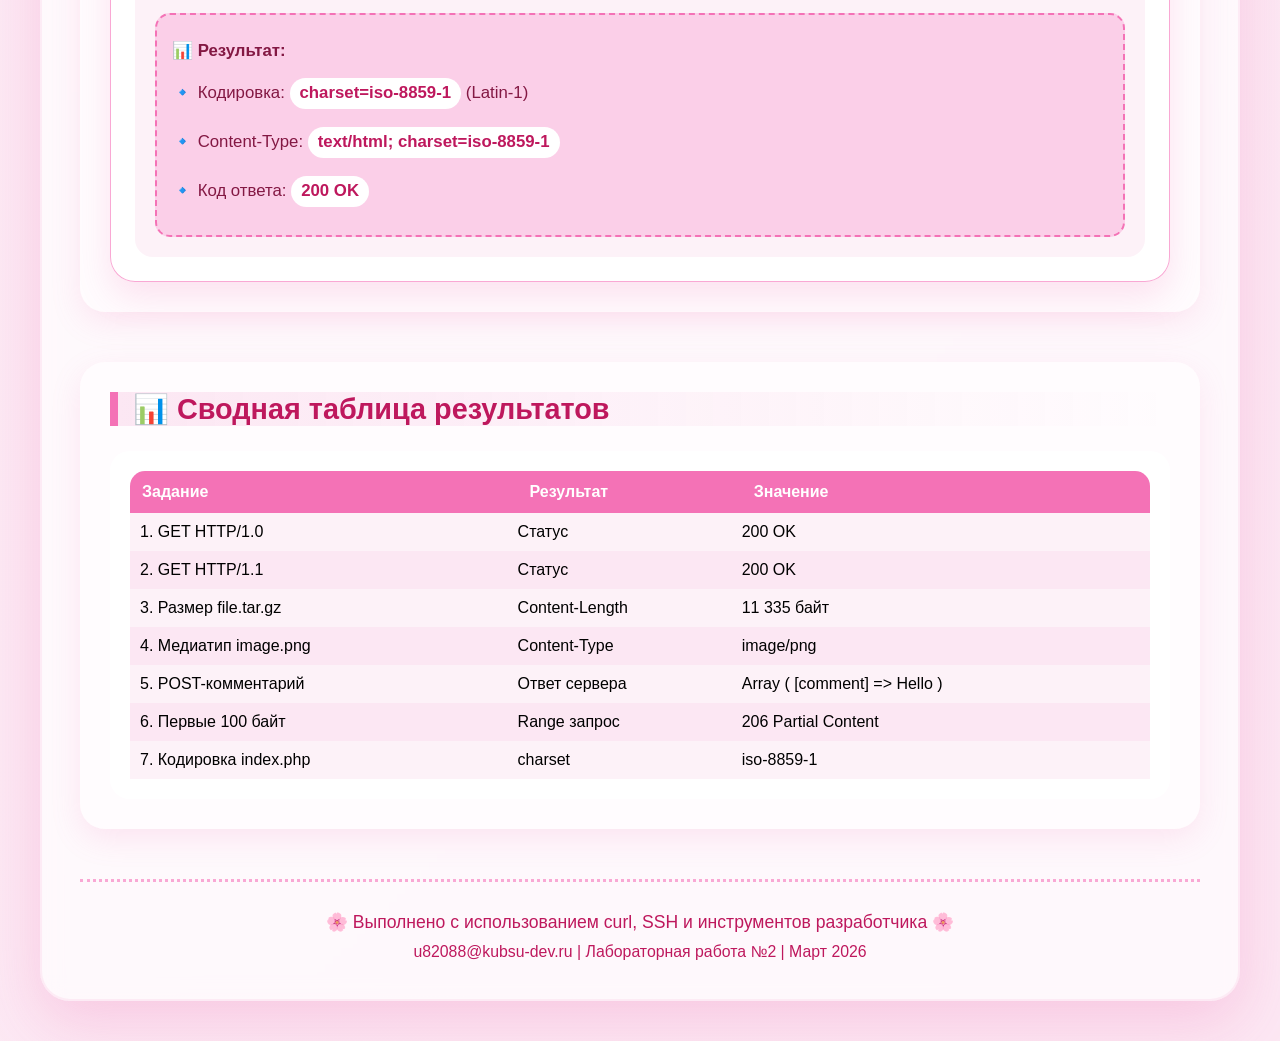
==== commit e4bf3d4b: "Update index.html" ====
--- a/index.html
+++ b/index.html
@@ -245,183 +245,200 @@
 </head>
 <body>
     <div class="container">
-        <h1>🌸 Домашняя работа №1 🌸</h1>
+        <h1>🌸 Лабораторная работа №2 🌸</h1>
+        <div class="subtitle">
+            Исследование HTTP-протокола: методы GET, HEAD, POST, Range
+        </div>
         
         <div class="student-info">
-            👩‍🎓 Студент: Маймулина Полина | Группа: 22/1 
+            👩‍🎓 Студент: u82088 | Группа: ... | Дата выполнения: Март 2026
         </div>
-
-        <!-- Раздел 1: Ping -->
-        <section class="section">
-            <h2 class="section-title">📌 1. Определение IP-адреса с помощью ping</h2>
+        
+        <!-- Задание 1: GET HTTP/1.0 -->
+        <section class="section">
+            <h2 class="section-title">
+                📌 1. GET-запрос главной страницы (HTTP/1.0)
+                <span class="badge">HTTP 1.0</span>
+            </h2>
+            <div class="screenshot-card single-card">
+                <h3>GET /каталог_задания_1/ HTTP/1.0</h3>
+                <div class="screenshot-img">
+                    <img src="Q1.jpg" alt="GET запрос HTTP/1.0" onerror="this.src='data:image/svg+xml,<svg xmlns=%22http://www.w3.org/2000/svg%22 width=%22500%22 height=%22300%22><rect width=%22500%22 height=%22300%22 fill=%22%23fbcfe8%22/><text x=%2250%22 y=%22150%22 fill=%22%239d174d%22>Q1.jpg - GET запрос</text></svg>'">
+                </div>
+                <div class="description">
+                    <div class="command">GET /каталог_задания_1/ HTTP/1.0<br>Host: u82088.kubsu-dev.ru</div>
+                    <div class="results">
+                        <p><strong>📊 Результат:</strong> Получена главная страница (страница логина OPNsense)</p>
+                        <p>🔹 Код ответа: <span class="highlight">200 OK</span></p>
+                        <p>🔹 Сервер вернул HTML-страницу с формой авторизации</p>
+                        <p>🔹 Заголовок <code>Content-Type: text/html</code></p>
+                    </div>
+                </div>
+            </div>
+        </section>
+        
+        <!-- Задание 2: GET HTTP/1.1 -->
+        <section class="section">
+            <h2 class="section-title">
+                📌 2. GET-запрос внутренней страницы (HTTP/1.1)
+                <span class="badge">HTTP 1.1</span>
+            </h2>
+            <div class="screenshot-card single-card">
+                <h3>GET /каталог_задания_1/index.php HTTP/1.1</h3>
+                <div class="screenshot-img">
+                    <img src="Q2.jpg" alt="GET запрос HTTP/1.1" onerror="this.src='data:image/svg+xml,<svg xmlns=%22http://www.w3.org/2000/svg%22 width=%22500%22 height=%22300%22><rect width=%22500%22 height=%22300%22 fill=%22%23fbcfe8%22/><text x=%2250%22 y=%22150%22 fill=%22%239d174d%22>Q2.jpg - GET запрос HTTP/1.1</text></svg>'">
+                </div>
+                <div class="description">
+                    <div class="command">GET /каталог_задания_1/index.php HTTP/1.1<br>Host: u82088.kubsu-dev.ru<br>Connection: close</div>
+                    <div class="results">
+                        <p><strong>📊 Результат:</strong> Получена страница index.php</p>
+                        <p>🔹 Код ответа: <span class="highlight">200 OK</span></p>
+                        <p>🔹 Получена HTML-страница с результатами лабораторной работы №1</p>
+                        <p>🔹 Содержит скриншоты и описание выполненной работы</p>
+                    </div>
+                </div>
+            </div>
+        </section>
+        
+        <!-- Задание 3: Размер файла file.tar.gz -->
+        <section class="section">
+            <h2 class="section-title">
+                📌 3. Определение размера файла file.tar.gz (HEAD)
+                <span class="badge">HEAD-запрос</span>
+            </h2>
             <div class="screenshot-grid">
                 <div class="screenshot-card">
-                    <h3>Ping kubsu.ru</h3>
+                    <h3>HEAD file.tar.gz</h3>
                     <div class="screenshot-img">
-                        <!-- Здесь вставьте ваш скриншот -->
-                        <img src="./image3.png" alt="Ping kubsu.ru">
-                        <rect width=%22400%22 height=%22200%22 fill=%22%23fbcfe8%22/>
+                        <img src="Q3.jpg" alt="HEAD запрос file.tar.gz" onerror="this.src='data:image/svg+xml,<svg xmlns=%22http://www.w3.org/2000/svg%22 width=%22500%22 height=%22200%22><rect width=%22500%22 height=%22200%22 fill=%22%23fbcfe8%22/><text x=%2250%22 y=%22100%22 fill=%22%239d174d%22>Q3.jpg - HEAD запрос</text></svg>'">
                     </div>
                     <div class="description">
-                        <p><span class="pink-tag">Команда</span> <code>ping kubsu.ru</code></p>
-                        <div class="command-block">
-                            $ ping kubsu.ru<br>
-                            64 bytes from 185.13.84.92: icmp_seq=1 ttl=62 time=1.18 ms<br>
-                            64 bytes from 185.13.84.92: icmp_seq=2 ttl=62 time=0.905 ms<br>
-                            ...<br>
-                            --- kubsu.ru ping statistics ---<br>
-                            20 packets transmitted, 20 received, 0% packet loss
-                        </div>
+                        <div class="command">HEAD /каталог_задания_1/files/file.tar.gz HTTP/1.1<br>Host: u82088.kubsu-dev.ru</div>
                         <div class="results">
                             <p><strong>📊 Результат:</strong></p>
-                            <p>🔹 IP-адрес kubsu.ru: <span class="highlight">185.13.84.92</span></p>
-                            <p>🔹 Среднее время ответа: 1.114 мс</p>
-                            <p>🔹 Потерь пакетов: 0%</p>
+                            <p>🔹 Размер файла: <span class="highlight">11 335 байт</span> (~11 КБ)</p>
+                            <p>🔹 Медиатип: <span class="highlight">application/x-gzip</span></p>
+                            <p>🔹 Код ответа: <span class="highlight">200 OK</span></p>
+                            <p>🔹 Поддержка частичной загрузки: <code>Accept-Ranges: bytes</code></p>
                         </div>
                     </div>
                 </div>
-            </div>
-        </section>
-
-        <!-- Раздел 2: nslookup -->
-        <section class="section">
-            <h2 class="section-title">📌 2. DNS-запросы (nslookup)</h2>
-            <div class="screenshot-grid">
                 <div class="screenshot-card">
-                    <h3>nslookup kubsu.ru</h3>
+                    <h3>HEAD image.png</h3>
                     <div class="screenshot-img">
-                        <img src="./image1.png" alt="nslookup kubsu.ru">
+                        <img src="Q4.jpg" alt="HEAD запрос image.png" onerror="this.src='data:image/svg+xml,<svg xmlns=%22http://www.w3.org/2000/svg%22 width=%22500%22 height=%22200%22><rect width=%22500%22 height=%22200%22 fill=%22%23fbcfe8%22/><text x=%2250%22 y=%22100%22 fill=%22%239d174d%22>Q4.jpg - HEAD image.png</text></svg>'">
                     </div>
                     <div class="description">
-                        <p><span class="pink-tag">Команда</span> <code>nslookup kubsu.ru</code></p>
-                        <div class="command-block">
-                            Server: 127.0.0.53<br>
-                            Address: 127.0.0.53#53<br><br>
-                            Non-authoritative answer:<br>
-                            Name: kubsu.ru<br>
-                            Address: 185.13.84.92
+                        <div class="command">HEAD /каталог_задания_1/files/image.png HTTP/1.1<br>Host: u82088.kubsu-dev.ru</div>
+                        <div class="results">
+                            <p><strong>📊 Результат (Задание 4):</strong></p>
+                            <p>🔹 Медиатип: <span class="highlight">image/png</span></p>
+                            <p>🔹 Размер файла: <span class="highlight">10 506 байт</span></p>
+                            <p>🔹 Код ответа: <span class="highlight">200 OK</span></p>
                         </div>
-                        
-                    </div>
-                </div>
-                
-                <div class="screenshot-card">
-                    <h3>nslookup kubsu-dev.ru</h3>
-                    <div class="screenshot-img">
-                        <img src="./image1.png" alt="nslookup kubsu-dev.ru">
-                    </div>
-                    <div class="description">
-                        <p><span class="pink-tag">Команда</span> <code>nslookup kubsu-dev.ru</code></p>
-                        <div class="command-block">
-                            Server: 127.0.0.53<br>
-                            Address: 127.0.0.53#53<br><br>
-                            Non-authoritative answer:<br>
-                            Name: kubsu-dev.ru<br>
-                            Address: 212.192.134.135
-                        </div>
-                        
-                    </div>
-                </div>
-
-        <!-- Раздел 3: whois -->
-        <section class="section">
-            <h2 class="section-title">📌 3. Информация о доменах (whois)</h2>
-            <div class="screenshot-grid">
-                <div class="screenshot-card">
-                    <h3>whois kubsu.ru</h3>
-                    <div class="screenshot-img">
-                        <img src="./image2.png" alt="whois kubsu.ru">
-                    </div>
-                    <div class="description">
-                        <p><span class="pink-tag">Команда</span> <code>whois kubsu.ru</code></p>
-                        <div class="results">
-                            <p><strong>📅 Дата регистрации:</strong> <span class="date-badge">1998-03-28</span></p>
-                            <p><strong>🏛️ Организация:</strong> Kuban State University</p>
-                            <p><strong>💰 Оплачен до:</strong> 2026-04-30</p>
-                            <p><strong>🌐 DNS-серверы:</strong> dns1.kubsu.ru, dns2.kubsu.ru</p>
-                        </div>
-                    </div>
-                </div>
-
-                <div class="screenshot-card">
-                    <h3>whois kubsu-dev.ru</h3>
-                    <div class="screenshot-img">
-                        <img src="./image2.png" alt="whois kubsu-dev.ru">
-                    </div>
-                    <div class="description">
-                        <p><span class="pink-tag">Команда</span> <code>whois kubsu-dev.ru</code></p>
-                        <div class="results">
-                            <p><strong>📅 Дата регистрации:</strong> <span class="date-badge">2020-02-12</span></p>
-                            <p><strong>👤 Владелец:</strong> Private Person</p>
-                            <p><strong>💰 Оплачен до:</strong> 2027-02-12</p>
-                            <p><strong>🌐 DNS-серверы:</strong> ns1.nameself.com, ns2.nameself.com</p>
-                        </div>
-                    </div>
-                </div>
-            </div>
-        </section>
-
-
-        <section class="section">
-            <h2 class="section-title">📌 4. Передача файлов через FileZilla</h2>
-            <div class="screenshot-grid">
-                <div class="screenshot-card">
-                    <h3>Передача файлов через FileZilla</h3>
-                    <div class="screenshot-img">
-                        <img src="./image5.png" alt="whois kubsu.ru">
-                    </div>
-                    
-                </div>
-            </div>
-        </section>
-
-
-        <!-- Раздел 5: Выводы -->
-        <section class="section">
-            <h2 class="section-title">📌 Выводы по работе</h2>
-            <div class="screenshot-card">
+                    </div>
+                </div>
+            </div>
+        </section>
+        
+        <!-- Задание 5: POST-запрос (комментарий) -->
+        <section class="section">
+            <h2 class="section-title">
+                📌 5. Отправка комментария (POST-запрос)
+                <span class="badge">POST</span>
+            </h2>
+            <div class="screenshot-card single-card">
+                <h3>POST /index.php с комментарием</h3>
+                <div class="screenshot-img">
+                    <img src="Q5.jpg" alt="POST запрос комментария" onerror="this.src='data:image/svg+xml,<svg xmlns=%22http://www.w3.org/2000/svg%22 width=%22500%22 height=%22250%22><rect width=%22500%22 height=%22250%22 fill=%22%23fbcfe8%22/><text x=%2250%22 y=%22125%22 fill=%22%239d174d%22>Q5.jpg - POST запрос</text></svg>'">
+                </div>
                 <div class="description">
-                    <p>🌸 В ходе выполнения лабораторной работы были изучены основные сетевые утилиты:</p>
-                    <ul style="margin-left: 30px; margin-top: 15px; color: #831843; line-height: 2;">
-                        <li><code>ping</code> - для проверки доступности узла и определения IP-адреса</li>
-                        <li><code>nslookup</code> - для получения DNS-информации (A и MX записи)</li>
-                        <li><code>whois</code> - для получения данных о регистрации домена</li>
-                        <li><code>ssh/sftp</code> - для удаленного доступа и передачи файлов</li>
-                    </ul>
-                    
-                    <div class="results" style="margin-top: 20px;">
-                        <p><strong>Сравнение доменов:</strong></p>
-                        <table style="width: 100%; border-collapse: collapse; margin-top: 15px;">
-                            <tr style="background: #f472b6; color: white;">
-                                <th style="padding: 10px; border-radius: 10px 0 0 10px;">Параметр</th>
-                                <th style="padding: 10px;">kubsu.ru</th>
-                                <th style="padding: 10px; border-radius: 0 10px 10px 0;">kubsu-dev.ru</th>
-                            </tr>
-                            <tr style="background: #fdf2f8;">
-                                <td style="padding: 8px;">IP-адрес</td>
-                                <td style="padding: 8px;">185.13.84.92</td>
-                                <td style="padding: 8px;">212.192.134.135</td>
-                            </tr>
-                            <tr style="background: #fce7f3;">
-                                <td style="padding: 8px;">Дата регистрации</td>
-                                <td style="padding: 8px;">1998-03-28 (27 лет)</td>
-                                <td style="padding: 8px;">2020-02-12 (6 лет)</td>
-                            </tr>
-                            <tr style="background: #fdf2f8;">
-                                <td style="padding: 8px;">Владелец</td>
-                                <td style="padding: 8px;">Kuban State University</td>
-                                <td style="padding: 8px;">Private Person</td>
-                            </tr>
-                        </table>
-                    </div>
-                    
-                </div>
-            </div>
-        </section>
-
+                    <div class="command">POST /каталог_задания_1/index.php HTTP/1.1<br>Host: u82088.kubsu-dev.ru<br>Content-Type: application/x-www-form-urlencoded<br>Content-Length: 13<br><br>comment=Hello</div>
+                    <div class="results">
+                        <p><strong>📊 Результат:</strong></p>
+                        <p>🔹 Код ответа: <span class="highlight">200 OK</span></p>
+                        <p>🔹 Сервер вернул массив с полученным комментарием:</p>
+                        <div class="command" style="background:#f9a8d4; color:#831843;">Array ( [comment] => Hello )</div>
+                        <p>🔹 Комментарий успешно обработан сервером</p>
+                    </div>
+                </div>
+            </div>
+        </section>
+        
+        <!-- Задание 6: Получить первые 100 байт -->
+        <section class="section">
+            <h2 class="section-title">
+                📌 6. Получение первых 100 байт файла (Range)
+                <span class="badge">Range: bytes=0-99</span>
+            </h2>
+            <div class="screenshot-card single-card">
+                <h3>GET с заголовком Range</h3>
+                <div class="screenshot-img">
+                    <img src="Q6.jpg" alt="Range запрос" onerror="this.src='data:image/svg+xml,<svg xmlns=%22http://www.w3.org/2000/svg%22 width=%22500%22 height=%22150%22><rect width=%22500%22 height=%22150%22 fill=%22%23fbcfe8%22/><text x=%2250%22 y=%2275%22 fill=%22%239d174d%22>Q6.jpg - Range запрос</text></svg>'">
+                </div>
+                <div class="description">
+                    <div class="command">GET /каталог_задания_1/files/file.tar.gz HTTP/1.1<br>Host: u82088.kubsu-dev.ru<br>Range: bytes=0-99</div>
+                    <div class="results">
+                        <p><strong>📊 Результат:</strong></p>
+                        <p>🔹 Успешно получены первые <span class="highlight">100 байт</span> файла</p>
+                        <p>🔹 Код ответа: <span class="highlight">206 Partial Content</span> (частичное содержимое)</p>
+                        <p>🔹 Сервер поддерживает частичную загрузку (Accept-Ranges: bytes)</p>
+                    </div>
+                </div>
+            </div>
+        </section>
+        
+        <!-- Задание 7: Определить кодировку -->
+        <section class="section">
+            <h2 class="section-title">
+                📌 7. Определение кодировки ресурса index.php
+                <span class="badge">HEAD / GET</span>
+            </h2>
+            <div class="screenshot-card single-card">
+                <h3>Кодировка страницы</h3>
+                <div class="screenshot-img">
+                    <img src="Q7.jpg" alt="Кодировка ресурса" onerror="this.src='data:image/svg+xml,<svg xmlns=%22http://www.w3.org/2000/svg%22 width=%22500%22 height=%22100%22><rect width=%22500%22 height=%22100%22 fill=%22%23fbcfe8%22/><text x=%2250%22 y=%2250%22 fill=%22%239d174d%22>Q7.jpg - Content-Type</text></svg>'">
+                </div>
+                <div class="description">
+                    <div class="command">HEAD /каталог_задания_1/index.php HTTP/1.1<br>Host: u82088.kubsu-dev.ru</div>
+                    <div class="results">
+                        <p><strong>📊 Результат:</strong></p>
+                        <p>🔹 Кодировка: <span class="highlight">charset=iso-8859-1</span> (Latin-1)</p>
+                        <p>🔹 Content-Type: <span class="highlight">text/html; charset=iso-8859-1</span></p>
+                        <p>🔹 Код ответа: <span class="highlight">200 OK</span></p>
+                    </div>
+                </div>
+            </div>
+        </section>
+        
+        <!-- Сводная таблица результатов -->
+        <section class="section">
+            <h2 class="section-title">📊 Сводная таблица результатов</h2>
+            <div style="background: white; border-radius: 20px; padding: 20px; overflow-x: auto;">
+                <table style="width: 100%; border-collapse: collapse;">
+                    <thead>
+                        <tr style="background: #f472b6; color: white;">
+                            <th style="padding: 12px; text-align: left; border-radius: 15px 0 0 0;">Задание</th>
+                            <th style="padding: 12px; text-align: left;">Результат</th>
+                            <th style="padding: 12px; text-align: left; border-radius: 0 15px 0 0;">Значение</th>
+                        </tr>
+                    </thead>
+                    <tbody>
+                        <tr style="background: #fdf2f8;"><td style="padding: 10px;">1. GET HTTP/1.0</td><td>Статус</td><td>200 OK</td></tr>
+                        <tr style="background: #fce7f3;"><td style="padding: 10px;">2. GET HTTP/1.1</td><td>Статус</td><td>200 OK</td></tr>
+                        <tr style="background: #fdf2f8;"><td style="padding: 10px;">3. Размер file.tar.gz</td><td>Content-Length</td><td>11 335 байт</td></tr>
+                        <tr style="background: #fce7f3;"><td style="padding: 10px;">4. Медиатип image.png</td><td>Content-Type</td><td>image/png</td></tr>
+                        <tr style="background: #fdf2f8;"><td style="padding: 10px;">5. POST-комментарий</td><td>Ответ сервера</td><td>Array ( [comment] => Hello )</td></tr>
+                        <tr style="background: #fce7f3;"><td style="padding: 10px;">6. Первые 100 байт</td><td>Range запрос</td><td>206 Partial Content</td></tr>
+                        <tr style="background: #fdf2f8;"><td style="padding: 10px;">7. Кодировка index.php</td><td>charset</td><td>iso-8859-1</td></tr>
+                    </tbody>
+                </table>
+            </div>
+        </section>
+        
         <div class="footer">
-            <p>Сделано с <span class="heart">❤️</span> и 🎀 для лабораторной работы</p>
-            <p style="font-size: 0.9em; margin-top: 10px;">Полина Маймулина | 2026</p>
+            <p>🌸 Выполнено с использованием curl, SSH и инструментов разработчика 🌸</p>
+            <p style="font-size: 0.9em; margin-top: 10px;">u82088@kubsu-dev.ru | Лабораторная работа №2 | Март 2026</p>
         </div>
     </div>
 </body>
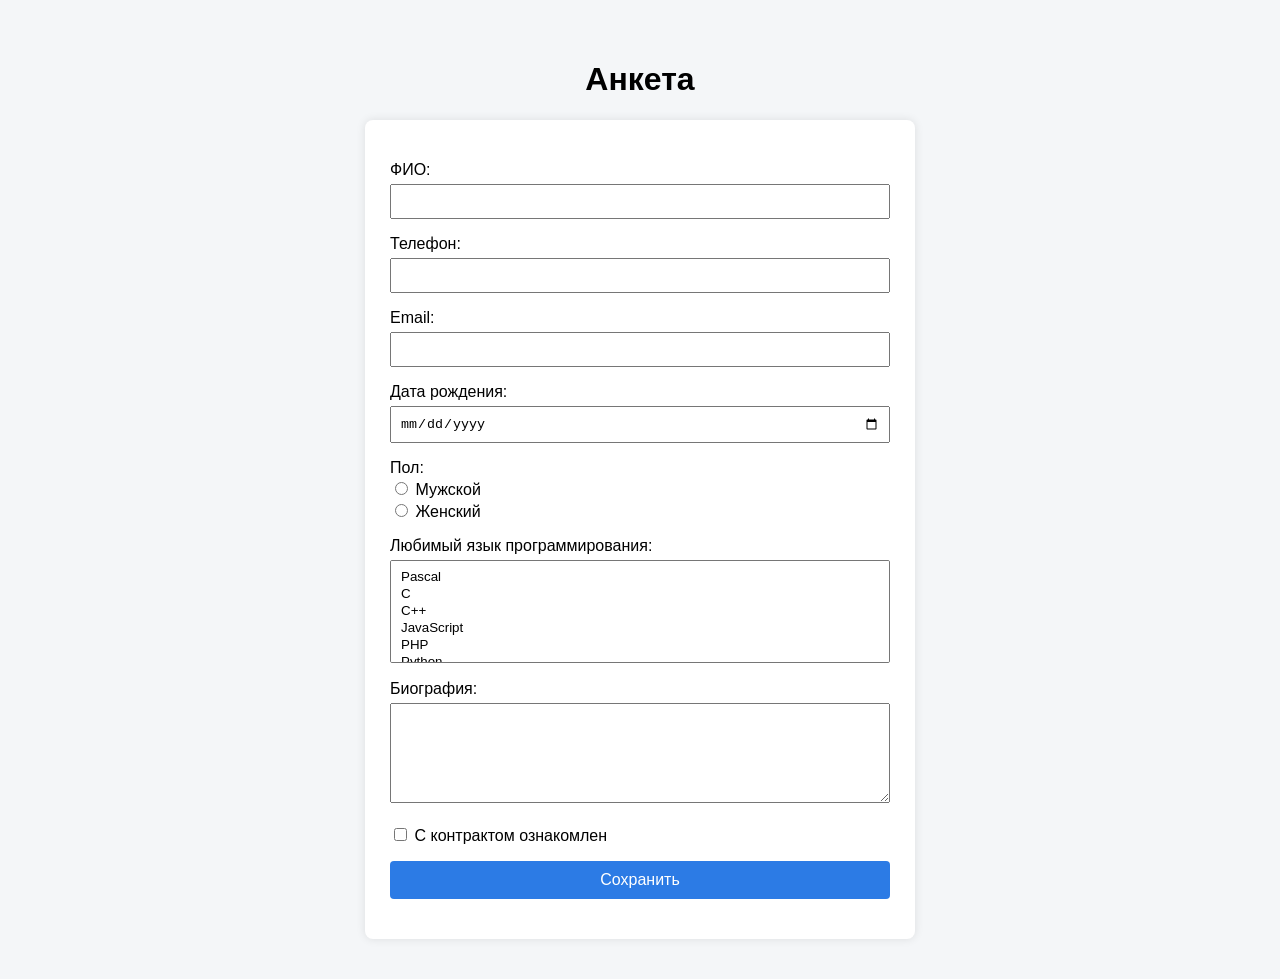
==== commit 2cb09411: "Update index.html" ====
--- a/index.html
+++ b/index.html
@@ -1,446 +1,67 @@
 <!DOCTYPE html>
-<html lang="ru">
-<head>
-    <meta charset="UTF-8">
-    <meta name="viewport" content="width=device-width, initial-scale=1.0">
-    <title>Лабораторная работа №1 - Исследование доменов</title>
-    <style>
-        * {
-            margin: 0;
-            padding: 0;
-            box-sizing: border-box;
-            font-family: 'Segoe UI', Tahoma, Geneva, Verdana, sans-serif;
-        }
-        
-        body {
-            background: linear-gradient(135deg, #fdf2f8 0%, #fce7f3 100%);
-            min-height: 100vh;
-            padding: 40px 20px;
-        }
-        
-        .container {
-            max-width: 1200px;
-            margin: 0 auto;
-            background-color: rgba(255, 255, 255, 0.7);
-            backdrop-filter: blur(10px);
-            border-radius: 30px;
-            padding: 40px;
-            box-shadow: 0 20px 60px rgba(236, 72, 153, 0.2),
-                        0 0 0 2px rgba(244, 114, 182, 0.1) inset;
-        }
-        
-        h1 {
-            color: #9d174d;
-            font-size: 2.5em;
-            text-align: center;
-            margin-bottom: 15px;
-            text-shadow: 3px 3px 0 #fbcfe8;
-            letter-spacing: 1px;
-        }
-        
-        .subtitle {
-            text-align: center;
-            color: #be185d;
-            font-size: 1.2em;
-            margin-bottom: 50px;
-            padding-bottom: 20px;
-            border-bottom: 3px dashed #f9a8d4;
-        }
-        
-        .student-info {
-            background: #fbcfe8;
-            border-radius: 20px;
-            padding: 15px 25px;
-            margin-bottom: 40px;
-            display: inline-block;
-            box-shadow: 0 5px 15px rgba(219, 39, 119, 0.2);
-            color: #831843;
-            font-weight: 500;
-        }
-        
-        .section {
-            margin-bottom: 50px;
-            background: rgba(255, 255, 255, 0.5);
-            border-radius: 25px;
-            padding: 30px;
-            box-shadow: 0 10px 30px rgba(244, 114, 182, 0.15);
-            transition: transform 0.3s ease;
-        }
-        
-        .section:hover {
-            transform: translateY(-5px);
-        }
-        
-        .section-title {
-            color: #be185d;
-            font-size: 1.8em;
-            margin-bottom: 25px;
-            padding-left: 15px;
-            border-left: 8px solid #f472b6;
-            background: linear-gradient(to right, #fce7f3, transparent);
-        }
-        
-        .screenshot-grid {
-            display: grid;
-            grid-template-columns: repeat(auto-fit, minmax(500px, 1fr));
-            gap: 30px;
-            justify-items: center;
-        }
-        
-        .screenshot-card {
-            background: white;
-            border-radius: 25px;
-            padding: 25px;
-            box-shadow: 0 15px 35px rgba(236, 72, 153, 0.15),
-                        0 0 0 1px #f9a8d4 inset;
-            transition: all 0.3s ease;
-            width: 100%;
-        }
-        
-        .screenshot-card:hover {
-            box-shadow: 0 20px 40px rgba(236, 72, 153, 0.25),
-                        0 0 0 2px #f472b6 inset;
-        }
-        
-        .screenshot-card h3 {
-            color: #9d174d;
-            font-size: 1.3em;
-            margin-bottom: 15px;
-            display: flex;
-            align-items: center;
-            gap: 10px;
-        }
-        
-        .screenshot-card h3::before {
-            content: "🌸";
-            font-size: 1.2em;
-        }
-        
-        .screenshot-img {
-            width: 100%;
-            border-radius: 15px;
-            border: 3px solid #f9a8d4;
-            margin-bottom: 15px;
-            background: #fdf2f8;
-            padding: 10px;
-            box-shadow: 0 5px 15px rgba(0,0,0,0.05);
-        }
-        
-        .screenshot-img img {
-            max-width: 100%;
-            height: auto;
-            border-radius: 10px;
-            display: block;
-        }
-        
-        .description {
-            background: #fdf2f8;
-            padding: 20px;
-            border-radius: 18px;
-            margin-top: 20px;
-        }
-        
-        .description p {
-            color: #831843;
-            line-height: 1.6;
-            margin-bottom: 10px;
-            font-size: 1.05em;
-        }
-        
-        .description code {
-            background: #fbcfe8;
-            padding: 3px 8px;
-            border-radius: 12px;
-            color: #9d174d;
-            font-family: 'Courier New', monospace;
-            font-size: 1.1em;
-            border: 1px solid #f9a8d4;
-        }
-        
-        .command-block {
-            background: #831843;
-            color: #fbcfe8;
-            padding: 15px 20px;
-            border-radius: 15px;
-            font-family: 'Courier New', monospace;
-            margin: 15px 0;
-            border-left: 5px solid #f472b6;
-        }
-        
-        .results {
-            background: #fbcfe8;
-            border-radius: 15px;
-            padding: 15px;
-            margin-top: 15px;
-            border: 2px dashed #f472b6;
-        }
-        
-        .results p {
-            margin: 8px 0;
-            color: #831843;
-        }
-        
-        .highlight {
-            background: #ffffff;
-            color: #be185d;
-            padding: 2px 10px;
-            border-radius: 20px;
-            font-weight: bold;
-            display: inline-block;
-            margin: 5px 0;
-        }
-        
-        .footer {
-            text-align: center;
-            margin-top: 50px;
-            padding-top: 30px;
-            border-top: 3px dotted #f9a8d4;
-            color: #be185d;
-            font-size: 1.1em;
-        }
-        
-        .footer heart {
-            color: #f43f5e;
-            font-size: 1.3em;
-        }
-        
-        @media (max-width: 768px) {
-            .container {
-                padding: 20px;
-            }
-            
-            .screenshot-grid {
-                grid-template-columns: 1fr;
-            }
-            
-            .section-title {
-                font-size: 1.5em;
-            }
-            
-            h1 {
-                font-size: 2em;
-            }
-        }
-        
-        /* Розовые акценты */
-        .pink-tag {
-            background: #f472b6;
-            color: white;
-            padding: 5px 15px;
-            border-radius: 30px;
-            font-size: 0.9em;
-            display: inline-block;
-            margin-right: 10px;
-        }
-        
-        .date-badge {
-            background: #fbcfe8;
-            border: 2px solid #f472b6;
-            color: #9d174d;
-            padding: 8px 15px;
-            border-radius: 30px;
-            font-weight: bold;
-        }
-    </style>
-</head>
-<body>
-    <div class="container">
-        <h1>🌸 Лабораторная работа №2 🌸</h1>
-        <div class="subtitle">
-            Исследование HTTP-протокола: методы GET, HEAD, POST, Range
-        </div>
-        
-        <div class="student-info">
-            👩‍🎓 Студент: u82088 | Группа: ... | Дата выполнения: Март 2026
-        </div>
-        
-        <!-- Задание 1: GET HTTP/1.0 -->
-        <section class="section">
-            <h2 class="section-title">
-                📌 1. GET-запрос главной страницы (HTTP/1.0)
-                <span class="badge">HTTP 1.0</span>
-            </h2>
-            <div class="screenshot-card single-card">
-                <h3>GET /каталог_задания_1/ HTTP/1.0</h3>
-                <div class="screenshot-img">
-                    <img src="Q1.jpg" alt="GET запрос HTTP/1.0" onerror="this.src='data:image/svg+xml,<svg xmlns=%22http://www.w3.org/2000/svg%22 width=%22500%22 height=%22300%22><rect width=%22500%22 height=%22300%22 fill=%22%23fbcfe8%22/><text x=%2250%22 y=%22150%22 fill=%22%239d174d%22>Q1.jpg - GET запрос</text></svg>'">
-                </div>
-                <div class="description">
-                    <div class="command">GET /каталог_задания_1/ HTTP/1.0<br>Host: u82088.kubsu-dev.ru</div>
-                    <div class="results">
-                        <p><strong>📊 Результат:</strong> Получена главная страница (страница логина OPNsense)</p>
-                        <p>🔹 Код ответа: <span class="highlight">200 OK</span></p>
-                        <p>🔹 Сервер вернул HTML-страницу с формой авторизации</p>
-                        <p>🔹 Заголовок <code>Content-Type: text/html</code></p>
-                    </div>
-                </div>
-            </div>
-        </section>
-        
-        <!-- Задание 2: GET HTTP/1.1 -->
-        <section class="section">
-            <h2 class="section-title">
-                📌 2. GET-запрос внутренней страницы (HTTP/1.1)
-                <span class="badge">HTTP 1.1</span>
-            </h2>
-            <div class="screenshot-card single-card">
-                <h3>GET /каталог_задания_1/index.php HTTP/1.1</h3>
-                <div class="screenshot-img">
-                    <img src="Q2.jpg" alt="GET запрос HTTP/1.1" onerror="this.src='data:image/svg+xml,<svg xmlns=%22http://www.w3.org/2000/svg%22 width=%22500%22 height=%22300%22><rect width=%22500%22 height=%22300%22 fill=%22%23fbcfe8%22/><text x=%2250%22 y=%22150%22 fill=%22%239d174d%22>Q2.jpg - GET запрос HTTP/1.1</text></svg>'">
-                </div>
-                <div class="description">
-                    <div class="command">GET /каталог_задания_1/index.php HTTP/1.1<br>Host: u82088.kubsu-dev.ru<br>Connection: close</div>
-                    <div class="results">
-                        <p><strong>📊 Результат:</strong> Получена страница index.php</p>
-                        <p>🔹 Код ответа: <span class="highlight">200 OK</span></p>
-                        <p>🔹 Получена HTML-страница с результатами лабораторной работы №1</p>
-                        <p>🔹 Содержит скриншоты и описание выполненной работы</p>
-                    </div>
-                </div>
-            </div>
-        </section>
-        
-        <!-- Задание 3: Размер файла file.tar.gz -->
-        <section class="section">
-            <h2 class="section-title">
-                📌 3. Определение размера файла file.tar.gz (HEAD)
-                <span class="badge">HEAD-запрос</span>
-            </h2>
-            <div class="screenshot-grid">
-                <div class="screenshot-card">
-                    <h3>HEAD file.tar.gz</h3>
-                    <div class="screenshot-img">
-                        <img src="Q3.jpg" alt="HEAD запрос file.tar.gz" onerror="this.src='data:image/svg+xml,<svg xmlns=%22http://www.w3.org/2000/svg%22 width=%22500%22 height=%22200%22><rect width=%22500%22 height=%22200%22 fill=%22%23fbcfe8%22/><text x=%2250%22 y=%22100%22 fill=%22%239d174d%22>Q3.jpg - HEAD запрос</text></svg>'">
-                    </div>
-                    <div class="description">
-                        <div class="command">HEAD /каталог_задания_1/files/file.tar.gz HTTP/1.1<br>Host: u82088.kubsu-dev.ru</div>
-                        <div class="results">
-                            <p><strong>📊 Результат:</strong></p>
-                            <p>🔹 Размер файла: <span class="highlight">11 335 байт</span> (~11 КБ)</p>
-                            <p>🔹 Медиатип: <span class="highlight">application/x-gzip</span></p>
-                            <p>🔹 Код ответа: <span class="highlight">200 OK</span></p>
-                            <p>🔹 Поддержка частичной загрузки: <code>Accept-Ranges: bytes</code></p>
-                        </div>
-                    </div>
-                </div>
-                <div class="screenshot-card">
-                    <h3>HEAD image.png</h3>
-                    <div class="screenshot-img">
-                        <img src="Q4.jpg" alt="HEAD запрос image.png" onerror="this.src='data:image/svg+xml,<svg xmlns=%22http://www.w3.org/2000/svg%22 width=%22500%22 height=%22200%22><rect width=%22500%22 height=%22200%22 fill=%22%23fbcfe8%22/><text x=%2250%22 y=%22100%22 fill=%22%239d174d%22>Q4.jpg - HEAD image.png</text></svg>'">
-                    </div>
-                    <div class="description">
-                        <div class="command">HEAD /каталог_задания_1/files/image.png HTTP/1.1<br>Host: u82088.kubsu-dev.ru</div>
-                        <div class="results">
-                            <p><strong>📊 Результат (Задание 4):</strong></p>
-                            <p>🔹 Медиатип: <span class="highlight">image/png</span></p>
-                            <p>🔹 Размер файла: <span class="highlight">10 506 байт</span></p>
-                            <p>🔹 Код ответа: <span class="highlight">200 OK</span></p>
-                        </div>
-                    </div>
-                </div>
-            </div>
-        </section>
-        
-        <!-- Задание 5: POST-запрос (комментарий) -->
-        <section class="section">
-            <h2 class="section-title">
-                📌 5. Отправка комментария (POST-запрос)
-                <span class="badge">POST</span>
-            </h2>
-            <div class="screenshot-card single-card">
-                <h3>POST /index.php с комментарием</h3>
-                <div class="screenshot-img">
-                    <img src="Q5.jpg" alt="POST запрос комментария" onerror="this.src='data:image/svg+xml,<svg xmlns=%22http://www.w3.org/2000/svg%22 width=%22500%22 height=%22250%22><rect width=%22500%22 height=%22250%22 fill=%22%23fbcfe8%22/><text x=%2250%22 y=%22125%22 fill=%22%239d174d%22>Q5.jpg - POST запрос</text></svg>'">
-                </div>
-                <div class="description">
-                    <div class="command">POST /каталог_задания_1/index.php HTTP/1.1<br>Host: u82088.kubsu-dev.ru<br>Content-Type: application/x-www-form-urlencoded<br>Content-Length: 13<br><br>comment=Hello</div>
-                    <div class="results">
-                        <p><strong>📊 Результат:</strong></p>
-                        <p>🔹 Код ответа: <span class="highlight">200 OK</span></p>
-                        <p>🔹 Сервер вернул массив с полученным комментарием:</p>
-                        <div class="command" style="background:#f9a8d4; color:#831843;">Array ( [comment] => Hello )</div>
-                        <p>🔹 Комментарий успешно обработан сервером</p>
-                    </div>
-                </div>
-            </div>
-        </section>
-        
-        <!-- Задание 6: Получить первые 100 байт -->
-        <section class="section">
-            <h2 class="section-title">
-                📌 6. Получение первых 100 байт файла (Range)
-                <span class="badge">Range: bytes=0-99</span>
-            </h2>
-            <div class="screenshot-card single-card">
-                <h3>GET с заголовком Range</h3>
-                <div class="screenshot-img">
-                    <img src="Q6.jpg" alt="Range запрос" onerror="this.src='data:image/svg+xml,<svg xmlns=%22http://www.w3.org/2000/svg%22 width=%22500%22 height=%22150%22><rect width=%22500%22 height=%22150%22 fill=%22%23fbcfe8%22/><text x=%2250%22 y=%2275%22 fill=%22%239d174d%22>Q6.jpg - Range запрос</text></svg>'">
-                </div>
-                <div class="description">
-                    <div class="command">GET /каталог_задания_1/files/file.tar.gz HTTP/1.1<br>Host: u82088.kubsu-dev.ru<br>Range: bytes=0-99</div>
-                    <div class="results">
-                        <p><strong>📊 Результат:</strong></p>
-                        <p>🔹 Успешно получены первые <span class="highlight">100 байт</span> файла</p>
-                        <p>🔹 Код ответа: <span class="highlight">206 Partial Content</span> (частичное содержимое)</p>
-                        <p>🔹 Сервер поддерживает частичную загрузку (Accept-Ranges: bytes)</p>
-                    </div>
-                </div>
-            </div>
-        </section>
-        
-        <!-- Задание 7: Определить кодировку -->
-        <section class="section">
-            <h2 class="section-title">
-                📌 7. Определение кодировки ресурса index.php
-                <span class="badge">HEAD / GET</span>
-            </h2>
-            <div class="screenshot-card single-card">
-                <h3>Кодировка страницы</h3>
-                <div class="screenshot-img">
-                    <img src="Q7.jpg" alt="Кодировка ресурса" onerror="this.src='data:image/svg+xml,<svg xmlns=%22http://www.w3.org/2000/svg%22 width=%22500%22 height=%22100%22><rect width=%22500%22 height=%22100%22 fill=%22%23fbcfe8%22/><text x=%2250%22 y=%2250%22 fill=%22%239d174d%22>Q7.jpg - Content-Type</text></svg>'">
-                </div>
-                <div class="description">
-                    <div class="command">HEAD /каталог_задания_1/index.php HTTP/1.1<br>Host: u82088.kubsu-dev.ru</div>
-                    <div class="results">
-                        <p><strong>📊 Результат:</strong></p>
-                        <p>🔹 Кодировка: <span class="highlight">charset=iso-8859-1</span> (Latin-1)</p>
-                        <p>🔹 Content-Type: <span class="highlight">text/html; charset=iso-8859-1</span></p>
-                        <p>🔹 Код ответа: <span class="highlight">200 OK</span></p>
-                    </div>
-                </div>
-            </div>
-        </section>
-        
-        <!-- Сводная таблица результатов -->
-        <section class="section">
-            <h2 class="section-title">📊 Сводная таблица результатов</h2>
-            <div style="background: white; border-radius: 20px; padding: 20px; overflow-x: auto;">
-                <table style="width: 100%; border-collapse: collapse;">
-                    <thead>
-                        <tr style="background: #f472b6; color: white;">
-                            <th style="padding: 12px; text-align: left; border-radius: 15px 0 0 0;">Задание</th>
-                            <th style="padding: 12px; text-align: left;">Результат</th>
-                            <th style="padding: 12px; text-align: left; border-radius: 0 15px 0 0;">Значение</th>
-                        </tr>
-                    </thead>
-                    <tbody>
-                        <tr style="background: #fdf2f8;"><td style="padding: 10px;">1. GET HTTP/1.0</td><td>Статус</td><td>200 OK</td></tr>
-                        <tr style="background: #fce7f3;"><td style="padding: 10px;">2. GET HTTP/1.1</td><td>Статус</td><td>200 OK</td></tr>
-                        <tr style="background: #fdf2f8;"><td style="padding: 10px;">3. Размер file.tar.gz</td><td>Content-Length</td><td>11 335 байт</td></tr>
-                        <tr style="background: #fce7f3;"><td style="padding: 10px;">4. Медиатип image.png</td><td>Content-Type</td><td>image/png</td></tr>
-                        <tr style="background: #fdf2f8;"><td style="padding: 10px;">5. POST-комментарий</td><td>Ответ сервера</td><td>Array ( [comment] => Hello )</td></tr>
-                        <tr style="background: #fce7f3;"><td style="padding: 10px;">6. Первые 100 байт</td><td>Range запрос</td><td>206 Partial Content</td></tr>
-                        <tr style="background: #fdf2f8;"><td style="padding: 10px;">7. Кодировка index.php</td><td>charset</td><td>iso-8859-1</td></tr>
-                    </tbody>
-                </table>
-            </div>
-        </section>
-        
-        <div class="footer">
-            <p>🌸 Выполнено с использованием curl, SSH и инструментов разработчика 🌸</p>
-            <p style="font-size: 0.9em; margin-top: 10px;">u82088@kubsu-dev.ru | Лабораторная работа №2 | Март 2026</p>
-        </div>
-    </div>
+<html>
+    <head>
+       <link rel="stylesheet" href="style.css">
+        <meta charset="UTF-8">
+        <title>Форма</title>
+    </head>
+    <body>
+        <h1>Анкета</h1>
+        <form action="form.cgi" method="POST">
+            <p>
+                ФИО:<br>
+                <input type="text" name="name">
+            </p>
+            <p>
+                Телефон:<br>
+                <input type="tel" name="phone">
+            </p>
+            <p>
+                Email:<br>
+                <input type="email" name="email">
+            </p>
+            <p>
+                Дата рождения:<br>
+                <input type="date" name="birthdate">
+            </p>
+            <p>
+                Пол:<br>
+                <label><input type="radio" name="gender" value="male"> Мужской</label><br>
+                <label><input type="radio" name="gender" value="female"> Женский</label>
+            </p>
+            <p>
+            Любимый язык программирования:<br>
+                <select name="languages[]" multiple size="5">
+                    <option value="1">Pascal</option>
+                    <option value="2">C</option>
+                    <option value="3">C++</option>
+                    <option value="4">JavaScript</option>
+                    <option value="5">PHP</option>
+                    <option value="6">Python</option>
+                    <option value="7">Java</option>
+                    <option value="8">Haskell</option>
+                    <option value="9">Clojure</option>
+                    <option value="10">Prolog</option>
+                    <option value="11">Scala</option>
+                    <option value="12">Go</option>
+                </select>
+            </p>
+            <p>
+                Биография:<br>
+                <textarea name="bio"></textarea>
+            </p>
+            <p>
+                <label>
+                    <input type="checkbox" name="contract">
+                    С контрактом ознакомлен
+                </label>
+            </p>
+            <p>
+                <button type="submit">Сохранить</button>
+            </p>
+        </form>
+    </body>
+</html>
 </body>
 </html>
 
--- a/style.css
+++ b/style.css
@@ -0,0 +1,56 @@
+body {
+    font-family: Arial, sans-serif;
+    background-color: #f4f6f8;
+    margin: 0;
+    padding: 40px;
+}
+
+h1 {
+    text-align: center;
+}
+
+form {
+    width: 500px;
+    margin: 0 auto;
+    padding: 25px;
+    background: white;
+    border-radius: 8px;
+    box-shadow: 0 0 10px rgba(0,0,0,0.1);
+}
+
+p {
+    margin-bottom: 15px;
+}
+
+input,
+select,
+textarea {
+    width: 100%;
+    padding: 8px;
+    margin-top: 5px;
+    box-sizing: border-box;
+}
+
+textarea {
+    height: 100px;
+    resize: vertical;
+}
+
+button {
+    background: #2c7be5;
+    color: white;
+    border: none;
+    padding: 10px;
+    width: 100%;
+    font-size: 16px;
+    border-radius: 4px;
+    cursor: pointer;
+}
+
+button:hover {
+    background: #1a5fc1;
+}
+input[type="radio"],
+input[type="checkbox"] {
+    width: auto;
+}
